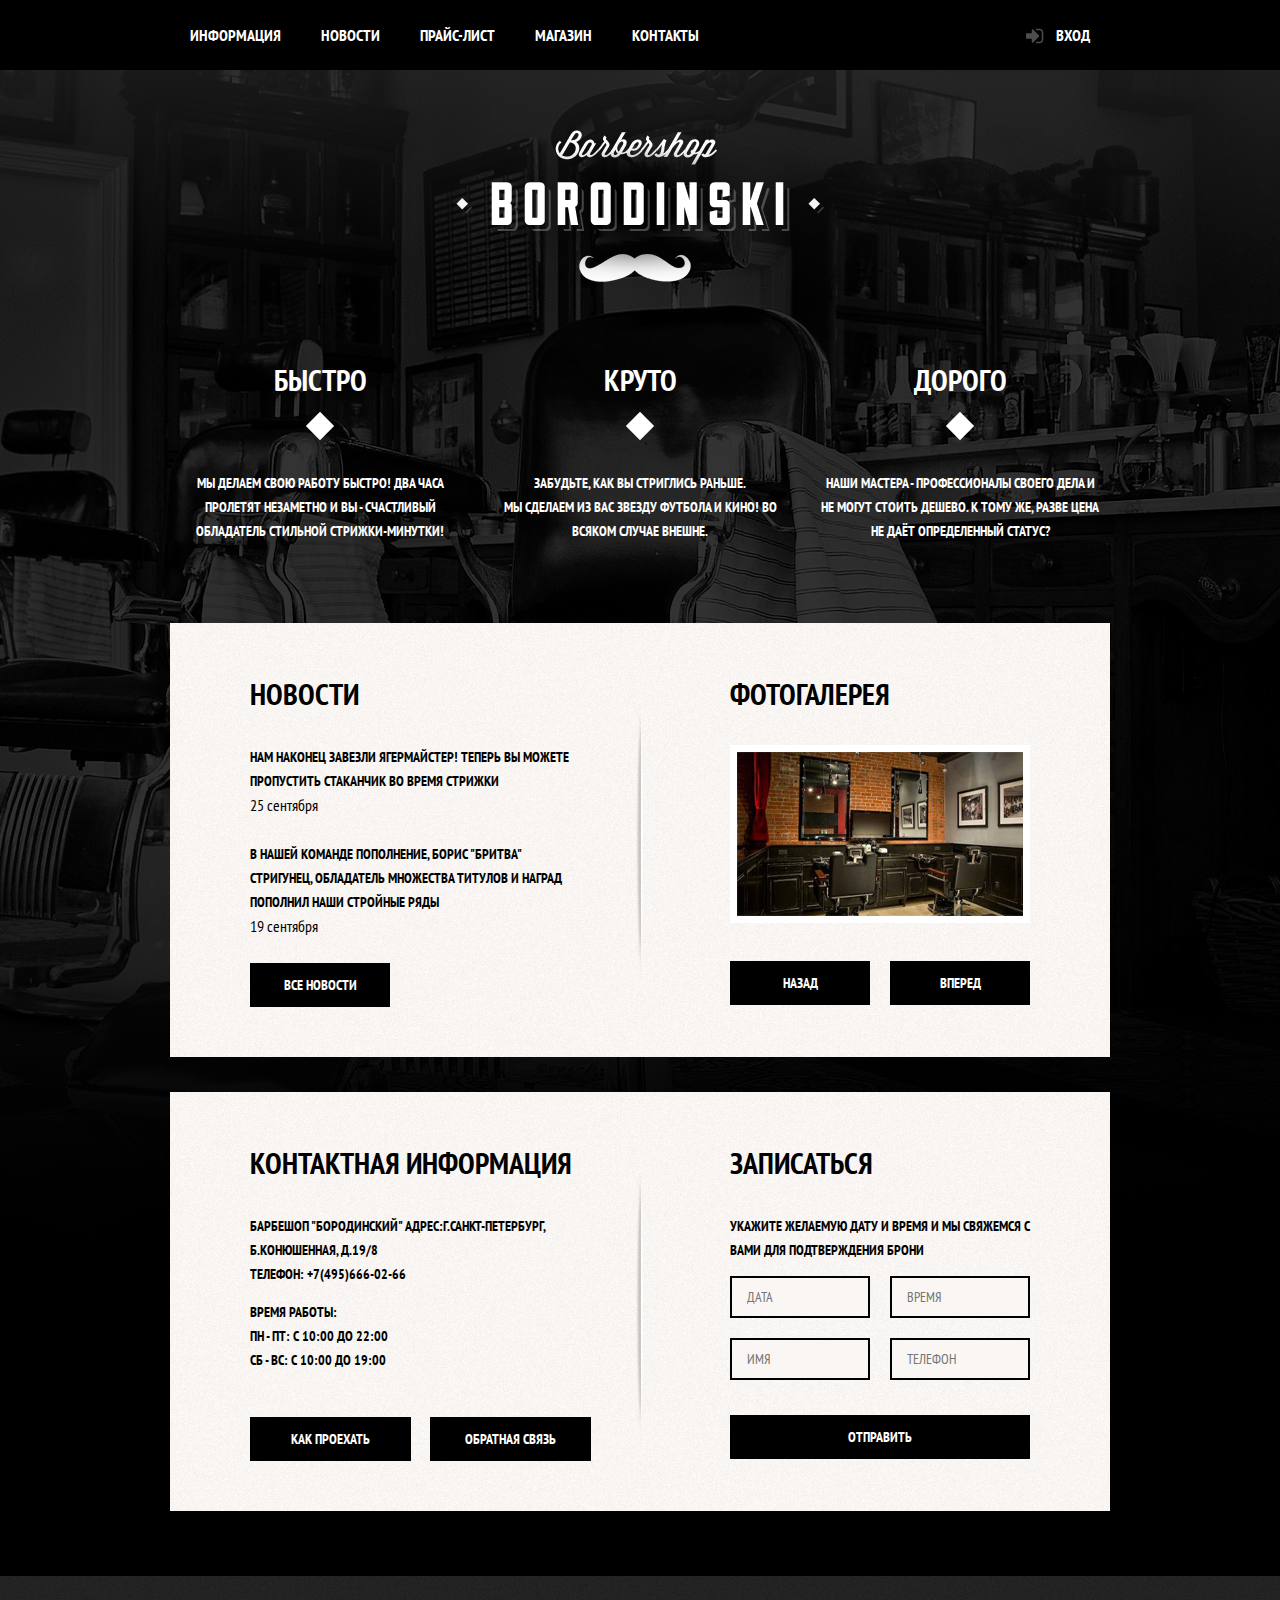
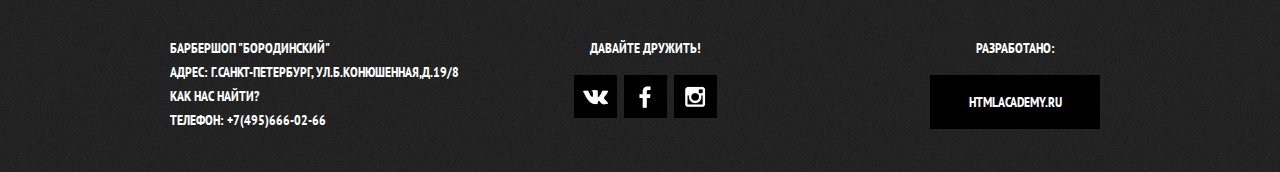
==== barbershop/index.htm @ bbde2c29 "Add files via upload" ====
﻿<!DOCTYPE html>
<html lang="ru">
	<head>
		<meta charset="utf-8">
		<title>Барбершоп</title>
		<link rel="stylesheet" href="https://necolas.github.io/normalize.css/8.0.0/normalize.css">
		<link rel="stylesheet" href="css/style.min.css">
		<link href="https://fonts.googleapis.com/css?family=PT+Sans+Narrow:400,700&amp;subset=cyrillic" rel="stylesheet">
	</head>
	<body>
		<header class="main-header">
			<div class="container">
				<nav class="navigation"> 
					<ul class="main-menu">
						<li><a href="index.htm">Информация</a></li>
						<li><a href="#">Новости</a></li>
						<li><a href="price.htm">Прайс-лист</a></li>
						<li><a href="shop.htm">Магазин</a></li>
						<li><a href="#">Контакты</a></li>
					</ul>
				</nav>
				<div class="user-block">
					<a href="#" class="login">Вход</a>
				</div>	
			</div>
		</header>
		<main class="container">
			<div class="logo">
				<img src="./img/Logo.png" alt="Барбершоп">
			</div>
			<section class="features">
				<div class="item-feature">
					<h2 class="feature-title">Быстро</h2>
					<p>мы делаем свою работу быстро! два часа
					пролетят незаметно и вы - счастливый обладатель 
				стильной стрижки-минутки!</p>
				</div>
				<div class="item-feature">
					<h2 class="feature-title">круто</h2>
					<p>Забудьте, как вы стриглись раньше.<br>
					Мы сделаем из вас звезду футбола и кино!
				Во всяком случае внешне.</p>
				</div>
				<div class="item-feature">
					<h2 class="feature-title">дорого</h2>
					<p>
						Наши мастера - профессионалы своего дела и<br>
						не могут стоить дешево. к тому же, разве цена<br>
						не даёт определенный статус?
					</p>
				</div>		
			</section>
			<div class="content">
				<div class="left-content">
					<h2 class="content-title">Новости</h2>
					<ul class="news">
						<li>
							<p>
								Нам наконец завезли ягермайстер! Теперь вы
								можете пропустить стаканчик во время стрижки
							</p>
							<time datetime="2018-01-18">25 сентября</time>
						</li>
						<li>
							<p>
								В нашей команде пополнение, Борис "бритва"<br>
								Стригунец, обладатель множества титулов и наград
								пополнил наши стройные ряды

							</p>
							<time datetime="2018-01-18">19 сентября</time>
						</li>
					</ul>
					<a href="#" class="btn btn-news">Все новости</a>
				</div>
				<div class="right-content">
					<h2 class="content-title">Фотогалерея</h2>
					<div class="gallery">
						<figure class="gallery-content">
							<img src="img/zal.png" alt="Галерея">
						</figure>
						<button class="btn btn-left">Назад</button>
						<button class="btn btn-right">Вперед</button>
					</div>
				</div>
			</div>
			<div class="content">
				<div class="left-content">
					<h2 class="content-title">Контактная информация</h2>
					<p>барбешоп "бородинский"
					адрес:г.Санкт-Петербург, Б.Конюшенная, д.19/8<br>
				телефон: +7(495)666-02-66</p>
					<p class="text-down">Время работы:<br>
						пн - пт: с 10:00 до 22:00<br>
						сб - вс: с 10:00 до 19:00
					</p>
					<a href="#" class="btn fixed map-link">Как проехать</a>
					<a href="#" class="btn fixed">Обратная связь</a>
				</div>
				<div class="right-content">
					<h2 class="content-title">Записаться</h2>
					<p>укажите желаемую дату и время и мы свяжемся с вами для подтверждения брони</p>
					<form action="#" method="post" class="sign">
						<input type="text" name="date" value="" placeholder="дата">
						<input type="text" name="time" value="" placeholder="время">
						<input type="text" name="name" value="" placeholder="имя">
						<input type="tel" name="phone" value="" placeholder="телефон">
						<button type="submit" class="btn">Отправить</button>
					</form>
				</div>
			</div>
		</main>	
		<footer>
			<div class="container">				
				<div class="footer-contacts">
					<p>
						БАРБЕРШОП "БОРОДИНСКИЙ"<br>
						адрес: г.Санкт-Петербург, 
						ул.Б.Конюшенная,Д.19/8<br>
						Как нас найти?<br>
						телефон: +7(495)666-02-66
					</p>
				</div>
				<div class="footer-social">
					<p>Давайте дружить!</p>
					<a href="#" id="vk"></a> 	
					<a href="#" id="face"></a>
					<a href="#" id="tele"></a>
				</div>
				<div class="footer-copyright">
					<p>Разработано:</p>
					<a href="#" class="btn">htmlacademy.ru</a>
				</div>				
			</div>
		</footer>
		<div class="pop-up">
			<button type="button" class="close">close</button>
			<h2>Личный кабинет</h2>
			<p>Введите свой логин и пароль</p>
			<form action="POST">
				<input type="text" name="login" placeholder="Логин" class="icon-user" required>
				<input type="password" name ="password" class="icon-lock" placeholder="пароль">
				<label class="checker">
					<input type="checkbox" name="remember">
					<span class="indicator"></span>
					Запомните меня	
				</label>
				<a href="#">Я забыл пароль!</a>
				<button class="btn" type="submit">Войти</button>
			</form>	
		</div>
		<div class="modal-map">
			<iframe src="https://www.google.com/maps/embed?pb=!1m14!1m12!1m3!1d1114.8945649858442!2d92.7864004998707!3d56.02232430713724!2m3!1f0!2f0!3f0!3m2!1i1024!2i768!4f13.1!5e0!3m2!1sen!2sru!4v1519658800955" width="766" height="561" frameborder="0" style="border:0" allowfullscreen>
			</iframe>
			<button class="close close-map"></button>	
		</div>
		<div class="overlay">
		</div>
		<script type="text/javascript" src="js/scripts.min.js">
		</script>
	</body>
</html>
---- barbershop/css/style.min.css ----
@-webkit-keyframes test{0%{-webkit-transform:translateY(-2000px);transform:translateY(-2000px)}70%{-webkit-transform:translateY(30px);transform:translateY(30px)}90%,to{-webkit-transform:translateY(0);transform:translateY(0)}}@keyframes test{0%{-webkit-transform:translateY(-2000px);transform:translateY(-2000px)}70%{-webkit-transform:translateY(30px);transform:translateY(30px)}90%,to{-webkit-transform:translateY(0);transform:translateY(0)}}@-webkit-keyframes shake{0%,to{-webkit-transform:translate(0);transform:translate(0)}10%,30%,50%,70%,90%{-webkit-transform:translate(-10px);-ms-transform:translate(-10px);transform:translate(-10px)}20%,40%,60%,80%{-webkit-transform:translate(10px);-ms-transform:translate(10px);transform:translate(10px)}}@keyframes shake{0%,to{-webkit-transform:translate(0);transform:translate(0)}10%,30%,50%,70%,90%{-webkit-transform:translate(-10px);-ms-transform:translate(-10px);transform:translate(-10px)}20%,40%,60%,80%{-webkit-transform:translate(10px);-ms-transform:translate(10px);transform:translate(10px)}}body{min-width:960px;font-family:"PT Sans Narrow","Arial",sans-serif;text-transform:uppercase;font-weight:700;line-height:24px;color:#fff;background:#000 url(../img/tint.png) no-repeat center top;margin:0}img{max-width:100%;height:auto}p{font-size:14px}header{background-color:#000;color:#fff}.main-header{min-height:70px;margin-bottom:60px}.main-header-price{min-height:70px;color:#fff}.bg{background:#fff url(../img/pattern.png)}.color{color:#000}.container{width:940px;padding:0 10px;margin:0 auto}.container::after{content:"";clear:both;display:table}.navigation{float:left;width:780px}.navigation-price{float:left;width:640px}.main-menu a{text-decoration:none;color:#fff;display:block;padding:25px 20px}.main-menu a:hover{background:#242424}.main-menu a:focus{background:#242424}.main-menu li{display:inline-block;font-size:16px;line-height:20px}.main-menu{margin:0;padding:0;list-style:none;font-size:0}.user-block{float:right;position:relative;max-width:140px}.login{display:block;padding:25px 20px 25px 50px;font-size:16px;line-height:20px;color:#fff;text-decoration:none}.login:hover{background-color:#242424}.login::before{content:"";position:absolute;width:18px;height:16px;top:28px;left:20px;background-color:red;background:url(../img/sprite.png) 0 -37px;opacity:.3}.login:hover::before{opacity:1}.logo{width:368px;height:204px;margin:0 auto 25px}.features{margin-bottom:80px}.features::after{content:"";clear:both;display:table}.item-feature{float:left;width:300px;position:relative;margin-right:20px}.feature-title{position:relative;text-align:center;font-size:30px;line-height:42px;margin-bottom:35px;margin-top:0;padding-bottom:35px}.feature-title::after{content:"";position:absolute;bottom:0;left:50%;width:20px;height:20px;-webkit-transform:rotate(45deg);-ms-transform:rotate(45deg);transform:rotate(45deg);margin-left:-10px;background-color:#fff}.item-feature p{text-align:center;font-size:14px;line-height:24px;margin-bottom:0}.text-down{margin-bottom:45px}.item-feature:last-child{margin-right:0}.content{padding:50px 80px;margin-bottom:35px;background:url(../img/border.png) no-repeat center,#f9f6f3 url(../img/pattern.png);color:#000}.content-title{margin:0 0 30px;font-size:30px;line-height:42px}.news li{margin-bottom:25px}.news time{text-transform:none;font-weight:400}.content-title p{margin:0 0 25px}.news{list-style:none;margin:0;padding:0 35px 0 0}.news p{margin-bottom:0}.btn{color:#fff;background:#000;cursor:pointer;border:0;outline:0;font-weight:700;font-size:14px;line-height:24px;font-family:"PT Sans Narrow","Arial",sans-serif;text-transform:uppercase;text-decoration:none;display:inline-block;padding:10px 33px;vertical-align:top;text-align:center;margin-right:16px}.btn:active,.btn:hover{background-color:#663d15}.btn:disabled{cursor:default;opacity:.5}.content:last-child{margin-bottom:0}.content::after{content:"";clear:both;display:table}.left-content{float:left;width:380px}.right-content{float:right;width:300px}.gallery{position:relative;height:260px}.gallery-content{height:164px;margin:0;border:7px solid #fff}.btn-news{width:140px;-webkit-box-sizing:border-box;box-sizing:border-box}.btn-left,.btn-right{position:absolute;bottom:0;width:140px}.btn-left{left:0}.btn-right{margin-right:0;right:0}.sign input{background-color:#f9f6f3;border:2px solid #000;outline:0;float:left;margin-bottom:20px;margin-right:20px;font-size:14px;line-height:24px;font-family:"PT Sans Narrow","Arial",sans-serif;color:#000;text-transform:uppercase;width:106px;padding:7px 15px}.sign input:nth-child(2n){margin-right:0}.sign input:nth-child(3),.sign input:nth-child(4){margin-bottom:35px}.sign button{width:100%;clear:both}.fixed{width:25%}.footer-contacts{float:left;width:320px;margin-right:80px;font-size:14px;line-height:24px;color:#fff;padding-top:60px;padding-bottom:40px;-webkit-box-sizing:border-box;box-sizing:border-box}a{padding:0}.footer-social{float:left;width:150px;margin-right:210px;padding:60px 0 40px;color:#fff;text-align:center}footer{margin-top:65px;background:#252525 url(../img/footer.png);color:#fff}.footer-copyright,.footer-social a{-webkit-box-sizing:border-box;box-sizing:border-box}.footer-copyright{color:#fff;float:left;max-width:180px;padding-top:60px;padding-bottom:40px}.footer-copyright p{margin:0 0 15px;text-align:center}.footer-copyright .btn{margin-right:0;width:140px;text-align:center;padding:15px}footer p{margin:0}.footer-social p{margin-bottom:15px}.footer-social a{display:inline-block;width:43px;height:43px;margin:0 2px}#vk{background:#000 url(../img/v.png) no-repeat center center}#face{background:#000 url(../img/f.png) no-repeat center center}#tele{background:#000 url(../img/tg.png) no-repeat center center}.top-part{margin-top:55px;margin-bottom:60px}.top-part h1{margin:0;font-size:30px;line-height:42px}.breadcrumbs-shop{position:relative;margin-top:25px}.leg-title{font-size:24px;line-height:36px;margin-bottom:30px}fieldset label:last-child{margin-bottom:45px}.check-block{padding:0;border:0}.check-block input{display:none}.check-block label,.general{display:block;position:relative;padding-left:45px;margin-bottom:18px}.check-block label{font-size:14px;line-height:20px}.radio-block{padding:0;border:0;line-height:20px}.general{cursor:pointer;-webkit-user-select:none;-moz-user-select:none;-ms-user-select:none;user-select:none}.general input{position:absolute;opacity:0;cursor:pointer}.checkmark{position:absolute;top:0;left:0;height:16px;width:16px;background-color:#fff;border-radius:50%;border:2px solid #000}.general input:checked~.checkmark{background-color:#fff}.checkmark:after{content:"";position:absolute;display:none}.general input:checked~.checkmark:after{display:block}.general .checkmark:after{top:4px;left:4px;width:8px;height:8px;border-radius:50%;background:#000}.check-block input[type=checkbox]+.indicator{position:absolute;left:0;cursor:pointer;top:0;width:17px;height:17px;border:2px solid #000}.check-block input[type=checkbox]:checked+.indicator::after,.check-block input[type=checkbox]:checked+.indicator::before{content:"";position:absolute;top:8px;left:1px;width:15px;height:2px;background-color:#000}.check-block input[type=checkbox]:checked+.indicator::before{-webkit-transform:rotate(45deg);-ms-transform:rotate(45deg);transform:rotate(45deg)}.check-block input[type=checkbox]:checked+.indicator::after{-webkit-transform:rotate(-45deg);-ms-transform:rotate(-45deg);transform:rotate(-45deg)}.breadcrumbs-price a,.breadcrumbs-shop a{display:inline-block;text-decoration:none;color:#000;font-size:14px;margin-right:38px}.breadcrumbs-shop::after,.breadcrumbs-shop::before{content:"";position:absolute;width:8px;height:8px;top:9px;left:65px;-webkit-transform:rotate(45deg);-ms-transform:rotate(45deg);transform:rotate(45deg);background-color:#000}.breadcrumbs-shop::after{left:155px}.left-side{float:left;width:220px;margin-right:20px}.right-side{float:left;width:690px}.main-part::after,.right-side::after{content:"";display:table;clear:both}.shop-item{float:left;-webkit-box-sizing:border-box;box-sizing:border-box;width:215px;-webkit-box-shadow:1px 2px 24px -5px rgba(0,0,0,.75);box-shadow:1px 2px 24px -5px rgba(0,0,0,.75);margin-right:20px;margin-bottom:20px;background-color:#fff}.shop-item:nth-child(3n){margin-right:0}.item-text{text-transform:none;line-height:18px;font-size:14px;padding:0 40px 0 0;text-align:left;margin:5px 0 15px 10px}.item-btn{color:#000;background:#e5e5e5;cursor:pointer;border:0;outline:0;font-weight:700;font-size:14px;line-height:24px;font-family:"PT Sans Narrow","Arial",sans-serif;text-transform:uppercase;text-decoration:none;display:inline-block;padding:10px 25px;vertical-align:top;text-align:center;margin-left:10px;margin-bottom:15px;margin-right:-4px}.btn-price{padding:10px 20px}.paginator{float:left;width:680px;margin-top:40px;min-height:30px}.btn-page{padding:10px 20px;margin-right:5px}.chose{background-color:#fff;color:#000}.def-page,.image-logo{width:140px;min-height:70px}.image-logo{position:relative;float:left;margin-right:20px;background:url(../img/Logo-menu.png) no-repeat center center}.def-page{display:block}.image-logo::after{content:"";clear:both;display:table}.content-price,.pop-up label{color:#000}.top-price{margin-top:55px}.top-price h1{font-size:30px;line-height:42px;margin:0 0 25px}.breadcrumbs-price{margin-bottom:55px;position:relative}.breadcrumbs-price::after,.service-item li::before{content:"";position:absolute;width:8px;height:8px;top:9px;left:65px;-webkit-transform:rotate(45deg);-ms-transform:rotate(45deg);transform:rotate(45deg);background-color:#000}.breadcrumbs-price a:hover{text-decoration:underline}.top-price h2{margin:0;font-size:48px;line-height:1.2;text-align:center}.top-price{margin-bottom:60px}.pt-2::after,.service::after{content:"";display:table;clear:both}.service-item{float:left;width:460px;min-height:100px;-webkit-box-sizing:border-box;box-sizing:border-box;margin-bottom:50px}.service b{clear:both;display:block;width:800px;font-size:24px;text-transform:uppercase;margin-bottom:35px}.service-item p{font-size:14px;line-height:24px;text-align:left;padding-right:65px}.service-item ul{margin:0;padding:0}.service-item li{position:relative;font-size:14px;text-transform:uppercase;line-height:34px;list-style:none;padding-left:20px}.service-item li::before{left:2px;top:13px}.service-item table{border:2px solid #000;border-collapse:collapse}.service-item td,.service-item th,th{border:2px solid #000;width:50%;height:40px;text-align:center;-webkit-box-sizing:border-box;box-sizing:border-box}.service-item th{width:230px;text-align:left;padding-left:16px}.service-item:nth-child(1),.service-item:nth-child(4){margin-right:18px}.shop-footer{margin-top:0}.pop-up{display:none;position:absolute;top:0;left:50%;width:460px;padding:50px 80px;margin-left:-230px;-webkit-box-sizing:border-box;box-sizing:border-box;background-color:#f9f6f3;-webkit-box-shadow:2px 2px 13px 2px rgba(0,0,0,.75);box-shadow:2px 2px 13px 2px rgba(0,0,0,.75);-webkit-transform:translate(0);-ms-transform:translate(0);transform:translate(0)}.show-modal{display:block;-webkit-animation:test 1s;animation:test 1s}.modal-error{-webkit-animation:shake .6s;animation:shake .6s}.close{position:absolute;outline:0;border:0;background-color:transparent;font-size:0;cursor:pointer;width:22px;height:22px;top:0;right:-30px;color:#000}.close::after,.close::before{content:"";position:absolute;width:19px;height:3px;right:2px;top:10px;background-color:#d0d0d0;border-radius:1px}.close::before{-webkit-transform:rotate(45deg);-ms-transform:rotate(45deg);transform:rotate(45deg)}.close::after{-webkit-transform:rotate(-45deg);-ms-transform:rotate(-45deg);transform:rotate(-45deg)}.close-map::after,.close-map::before{content:"";position:absolute;width:19px;height:3px;right:2px;top:0}.pop-up h2,.pop-up p{color:#000;margin:0 0 15px}.pop-up h2{padding:0;font-size:30px;line-height:32px}.pop-up p{font-size:14px;line-height:24px}.pop-up input[type=password],.pop-up input[type=text]{width:300px;-webkit-box-sizing:border-box;box-sizing:border-box;margin:0 0 10px;padding:10px 40px 10px 20px;background-color:#f9f6f3;font-size:14px;line-height:24px;font-weight:700;color:#000;font-family:"PT Sans Narrow","Arial",sans-serif;outline:0;border:2px solid #000}.pop-up input:focus{border-color:#663d15}.pop-up input[type=checkbox]{display:none}.icon-user{background:url(../img/user-icon.png) no-repeat 95%}.icon-lock{background:url(../img/lock.png) no-repeat 95%}.pop-up a{display:block;float:right;color:#000;margin-bottom:20px}.checker{position:relative;height:30px;padding-left:30px;cursor:pointer}.checker input[type=checkbox]+.indicator{position:absolute;left:0;top:-3px;width:17px;height:17px;border:2px solid #000}.checker input[type=checkbox]:checked+.indicator::after,.checker input[type=checkbox]:checked+.indicator::before{content:"";position:absolute;top:8px;left:1px;width:15px;height:2px;background-color:#000}.checker input[type=checkbox]:checked+.indicator::before{-webkit-transform:rotate(45deg);-ms-transform:rotate(45deg);transform:rotate(45deg)}.checker input[type=checkbox]:checked+.indicator::after{-webkit-transform:rotate(-45deg);-ms-transform:rotate(-45deg);transform:rotate(-45deg)}.modal-map{display:none;position:fixed;top:50%;left:50%;z-index:30;width:766px;height:561px;margin-left:-383px;margin-top:-280px;background:#e9e5dc url(../img/map.png);border:7px solid #fff;-webkit-box-shadow:0 30px 50px rgba(0,0,0,.7);box-shadow:0 30px 50px rgba(0,0,0,.7)}.map-show{display:block}.overlay{display:none;position:fixed;top:0;left:0;z-index:10;width:100%;height:100%;background:rgba(0,0,0,.5)}.overlay-show{display:block}
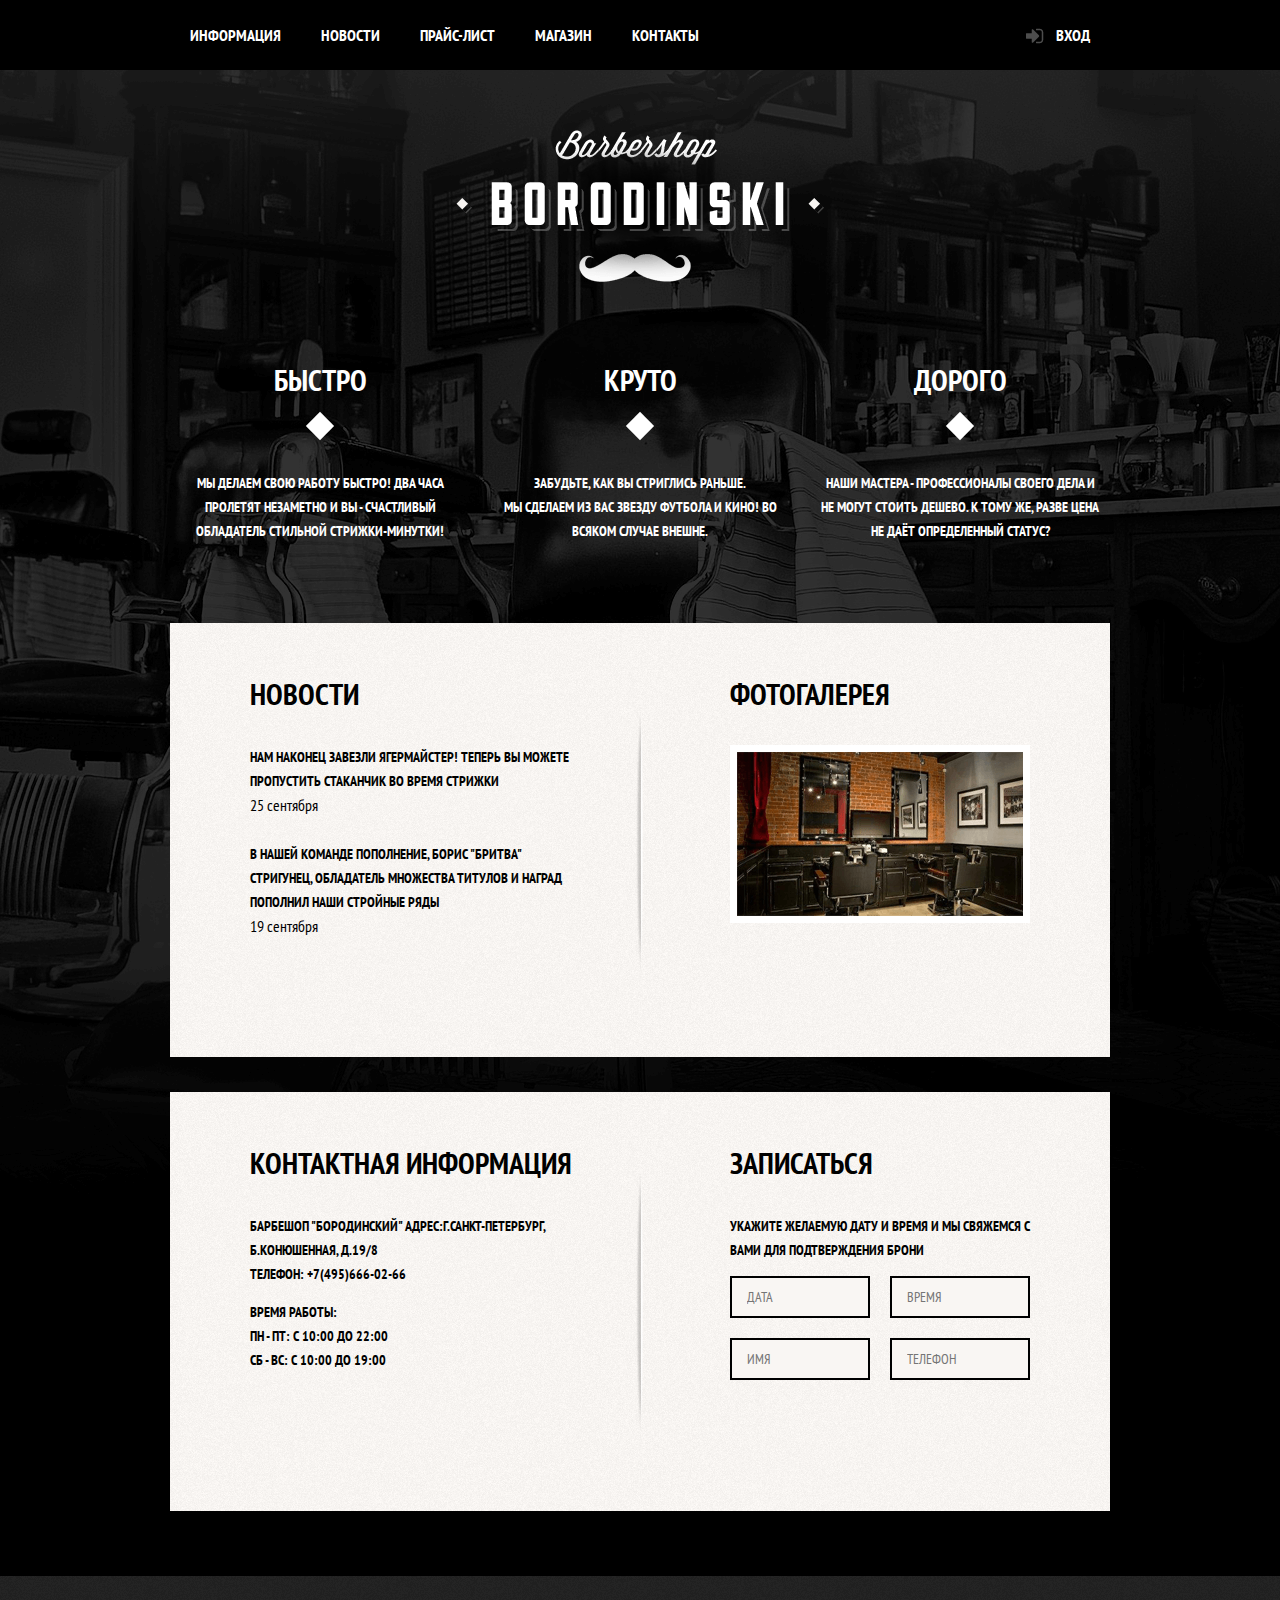
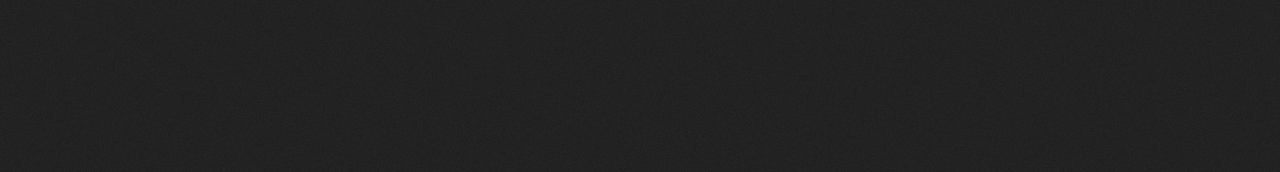
==== commit 87d4dfd8: "updated template" ====
--- a/barbershop/index.htm
+++ b/barbershop/index.htm
@@ -6,6 +6,8 @@
 		<link rel="stylesheet" href="https://necolas.github.io/normalize.css/8.0.0/normalize.css">
 		<link rel="stylesheet" href="css/style.min.css">
 		<link href="https://fonts.googleapis.com/css?family=PT+Sans+Narrow:400,700&amp;subset=cyrillic" rel="stylesheet">
+		<link href="https://unpkg.com/aos@2.3.1/dist/aos.css" rel="stylesheet">
+		<link rel="stylesheet" href="css/animate.min.css">
 	</head>
 	<body>
 		<header class="main-header">
@@ -25,23 +27,23 @@
 			</div>
 		</header>
 		<main class="container">
-			<div class="logo">
+			<div class="logo fadeIn animated slower">
 				<img src="./img/Logo.png" alt="Барбершоп">
 			</div>
 			<section class="features">
-				<div class="item-feature">
+				<div class="item-feature animated bounce">
 					<h2 class="feature-title">Быстро</h2>
 					<p>мы делаем свою работу быстро! два часа
 					пролетят незаметно и вы - счастливый обладатель 
 				стильной стрижки-минутки!</p>
 				</div>
-				<div class="item-feature">
-					<h2 class="feature-title">круто</h2>
+				<div class="item-feature animated bounce">
+					<h2  class="feature-title ">круто</h2>
 					<p>Забудьте, как вы стриглись раньше.<br>
 					Мы сделаем из вас звезду футбола и кино!
 				Во всяком случае внешне.</p>
 				</div>
-				<div class="item-feature">
+				<div class="item-feature animated bounce">
 					<h2 class="feature-title">дорого</h2>
 					<p>
 						Наши мастера - профессионалы своего дела и<br>
@@ -52,7 +54,7 @@
 			</section>
 			<div class="content">
 				<div class="left-content">
-					<h2 class="content-title">Новости</h2>
+					<h2  class="content-title">Новости</h2>
 					<ul class="news">
 						<li>
 							<p>
@@ -71,7 +73,7 @@
 							<time datetime="2018-01-18">19 сентября</time>
 						</li>
 					</ul>
-					<a href="#" class="btn btn-news">Все новости</a>
+					<a href="#" data-aos="zoom-in" data-aos-offset="-100" class="btn btn-news">Все новости</a>
 				</div>
 				<div class="right-content">
 					<h2 class="content-title">Фотогалерея</h2>
@@ -79,8 +81,8 @@
 						<figure class="gallery-content">
 							<img src="img/zal.png" alt="Галерея">
 						</figure>
-						<button class="btn btn-left">Назад</button>
-						<button class="btn btn-right">Вперед</button>
+						<button data-aos="zoom-in" data-aos-offset="-100" class="btn btn-left">Назад</button>
+						<button data-aos="zoom-in" data-aos-offset="-100" class="btn btn-right">Вперед</button>
 					</div>
 				</div>
 			</div>
@@ -94,8 +96,8 @@
 						пн - пт: с 10:00 до 22:00<br>
 						сб - вс: с 10:00 до 19:00
 					</p>
-					<a href="#" class="btn fixed map-link">Как проехать</a>
-					<a href="#" class="btn fixed">Обратная связь</a>
+					<a href="#" data-aos="zoom-in" data-aos-offset="-100" class="btn fixed map-link">Как проехать</a>
+					<a href="#" data-aos="zoom-in" data-aos-offset="-100" class="btn fixed">Обратная связь</a>
 				</div>
 				<div class="right-content">
 					<h2 class="content-title">Записаться</h2>
@@ -105,14 +107,14 @@
 						<input type="text" name="time" value="" placeholder="время">
 						<input type="text" name="name" value="" placeholder="имя">
 						<input type="tel" name="phone" value="" placeholder="телефон">
-						<button type="submit" class="btn">Отправить</button>
+						<button type="submit" data-aos="zoom-in"  data-aos-offset="-100" class="btn">Отправить</button>
 					</form>
 				</div>
 			</div>
 		</main>	
 		<footer>
 			<div class="container">				
-				<div class="footer-contacts">
+				<div class="footer-contacts" data-aos="zoom-in" data-aos-offset="-120">
 					<p>
 						БАРБЕРШОП "БОРОДИНСКИЙ"<br>
 						адрес: г.Санкт-Петербург, 
@@ -121,13 +123,13 @@
 						телефон: +7(495)666-02-66
 					</p>
 				</div>
-				<div class="footer-social">
+				<div class="footer-social " data-aos="zoom-in" data-aos-offset="-120">
 					<p>Давайте дружить!</p>
 					<a href="#" id="vk"></a> 	
 					<a href="#" id="face"></a>
 					<a href="#" id="tele"></a>
 				</div>
-				<div class="footer-copyright">
+				<div class="footer-copyright" data-aos="zoom-in" data-aos-offset="-120">
 					<p>Разработано:</p>
 					<a href="#" class="btn">htmlacademy.ru</a>
 				</div>				
@@ -156,7 +158,12 @@
 		</div>
 		<div class="overlay">
 		</div>
-		<script type="text/javascript" src="js/scripts.min.js">
+		<script type="text/javascript" src="js/scripts.min.js"></script>
+		<script src="js/aos.js"></script>
+		<script>
+			 AOS.init({
+				once: true
+			 });
 		</script>
 	</body>
 </html>
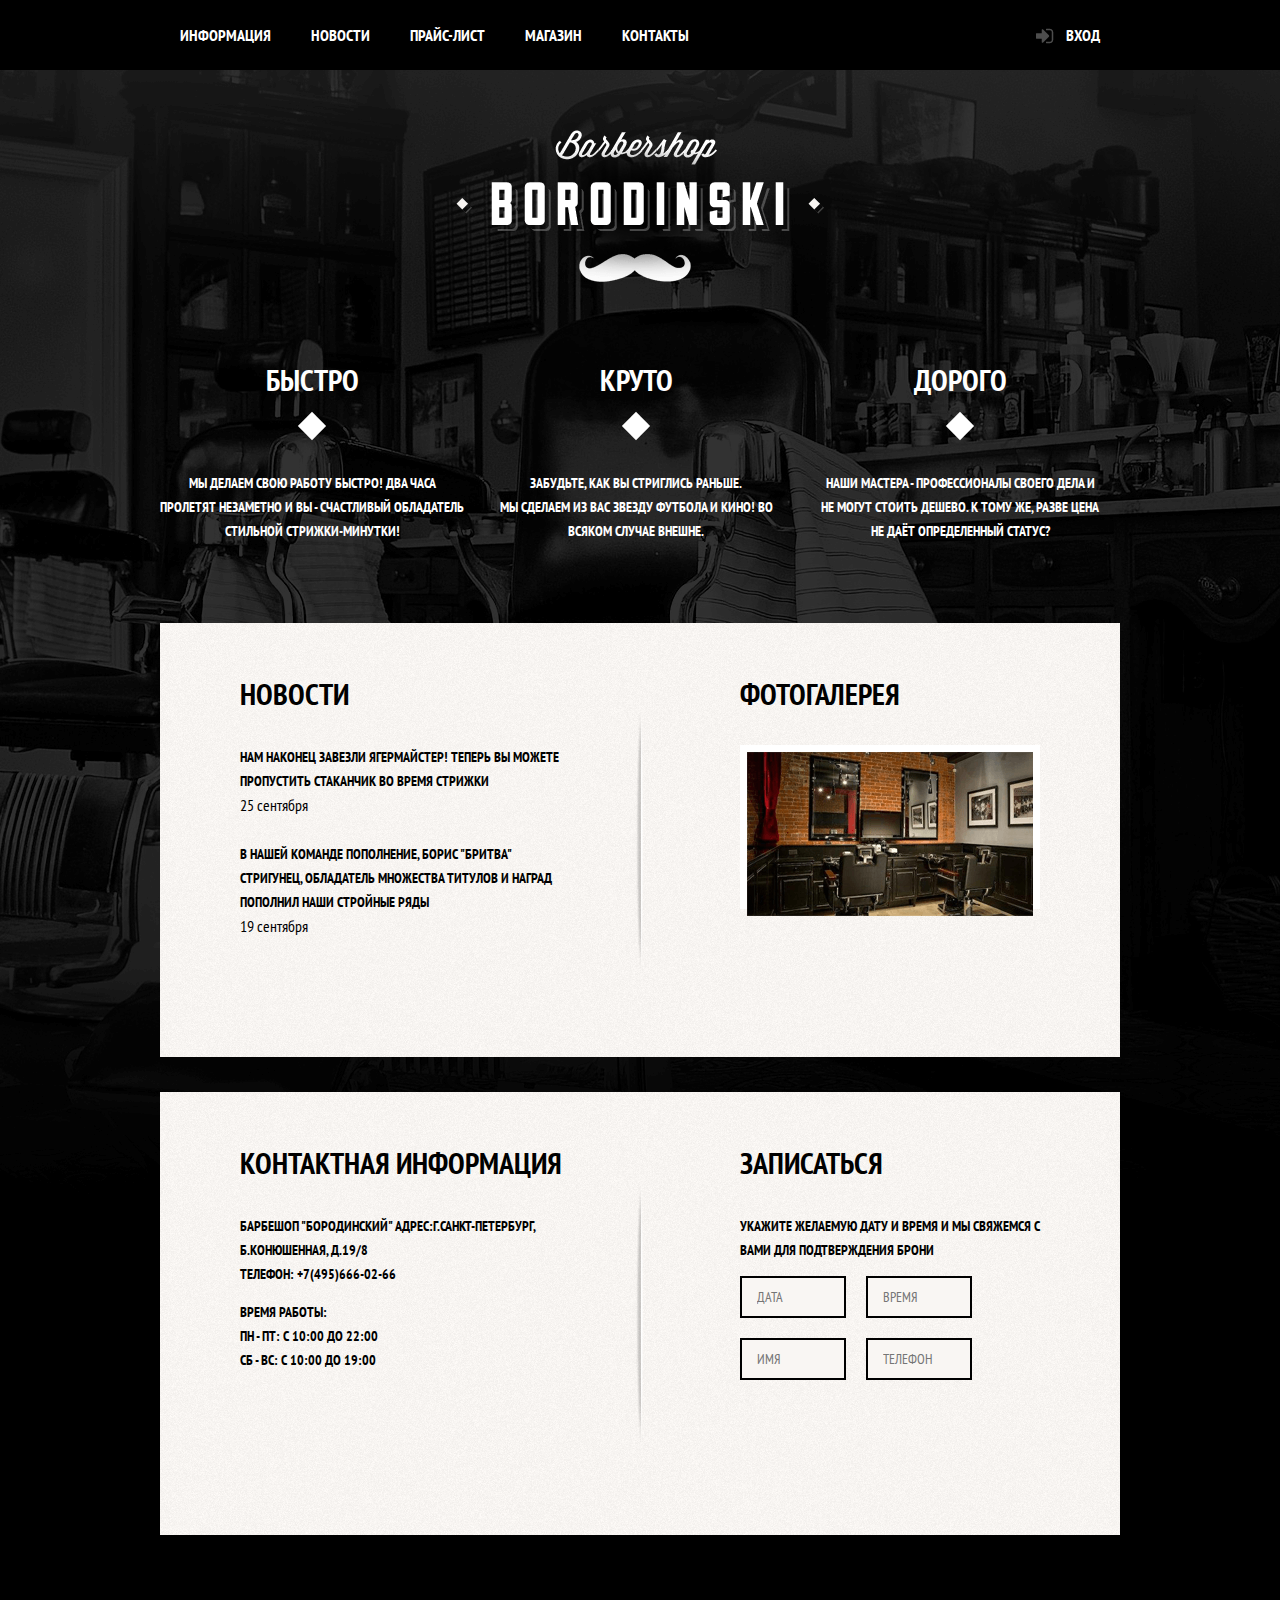
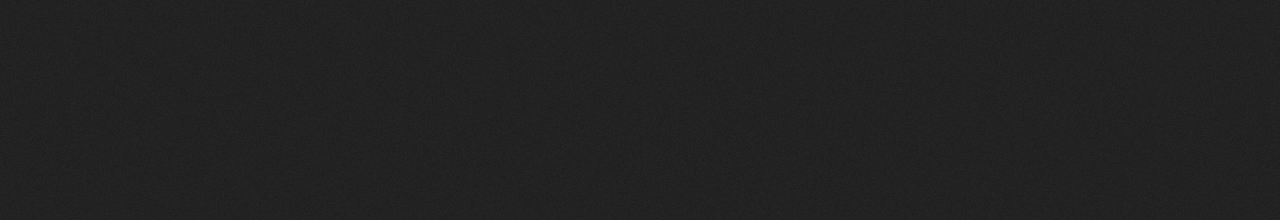
==== commit 3b70e4b3: "added adaptive" ====
--- a/barbershop/index.htm
+++ b/barbershop/index.htm
@@ -2,6 +2,7 @@
 <html lang="ru">
 	<head>
 		<meta charset="utf-8">
+		<meta name="viewport" content="width=device-width, initial-scale=1.0">
 		<title>Барбершоп</title>
 		<link rel="stylesheet" href="https://necolas.github.io/normalize.css/8.0.0/normalize.css">
 		<link rel="stylesheet" href="css/style.min.css">
@@ -12,8 +13,10 @@
 	<body>
 		<header class="main-header">
 			<div class="container">
-				<nav class="navigation"> 
-					<ul class="main-menu">
+				<span style="font-size:30px;cursor:pointer" class="burger" onclick="openNav()">&#9776;</span>
+				<nav class="navigation overlay-menu"> 
+					<a href="javascript:void(0)" class="closebtn" onclick="closeNav()">&#10006;</a>
+					<ul class="main-menu overlay-content">
 						<li><a href="index.htm">Информация</a></li>
 						<li><a href="#">Новости</a></li>
 						<li><a href="price.htm">Прайс-лист</a></li>
@@ -165,5 +168,16 @@
 				once: true
 			 });
 		</script>
+		<script>
+			function openNav() {
+				document.querySelector(".overlay-menu").classList.remove("collapse-menu");
+				document.querySelector(".overlay-menu").classList.add("full-menu");
+			}
+			
+			function closeNav() {
+				document.querySelector(".overlay-menu").classList.remove("full-menu");	
+				document.querySelector(".overlay-menu").classList.add("collapse-menu");
+			}
+		</script>
 	</body>
 </html>
--- a/barbershop/css/style.min.css
+++ b/barbershop/css/style.min.css
@@ -1 +1 @@
-@-webkit-keyframes test{0%{-webkit-transform:translateY(-2000px);transform:translateY(-2000px)}70%{-webkit-transform:translateY(30px);transform:translateY(30px)}90%,to{-webkit-transform:translateY(0);transform:translateY(0)}}@keyframes test{0%{-webkit-transform:translateY(-2000px);transform:translateY(-2000px)}70%{-webkit-transform:translateY(30px);transform:translateY(30px)}90%,to{-webkit-transform:translateY(0);transform:translateY(0)}}@-webkit-keyframes shake{0%,to{-webkit-transform:translate(0);transform:translate(0)}10%,30%,50%,70%,90%{-webkit-transform:translate(-10px);-ms-transform:translate(-10px);transform:translate(-10px)}20%,40%,60%,80%{-webkit-transform:translate(10px);-ms-transform:translate(10px);transform:translate(10px)}}@keyframes shake{0%,to{-webkit-transform:translate(0);transform:translate(0)}10%,30%,50%,70%,90%{-webkit-transform:translate(-10px);-ms-transform:translate(-10px);transform:translate(-10px)}20%,40%,60%,80%{-webkit-transform:translate(10px);-ms-transform:translate(10px);transform:translate(10px)}}body{min-width:960px;font-family:"PT Sans Narrow","Arial",sans-serif;text-transform:uppercase;font-weight:700;line-height:24px;color:#fff;background:#000 url(../img/tint.png) no-repeat center top;margin:0}img{max-width:100%;height:auto}p{font-size:14px}header{background-color:#000;color:#fff}.main-header{min-height:70px;margin-bottom:60px}.main-header-price{min-height:70px;color:#fff}.bg{background:#fff url(../img/pattern.png)}.color{color:#000}.container{width:940px;padding:0 10px;margin:0 auto}.container::after{content:"";clear:both;display:table}.navigation{float:left;width:780px}.navigation-price{float:left;width:640px}.main-menu a{text-decoration:none;color:#fff;display:block;padding:25px 20px}.main-menu a:hover{background:#242424}.main-menu a:focus{background:#242424}.main-menu li{display:inline-block;font-size:16px;line-height:20px}.main-menu{margin:0;padding:0;list-style:none;font-size:0}.user-block{float:right;position:relative;max-width:140px}.login{display:block;padding:25px 20px 25px 50px;font-size:16px;line-height:20px;color:#fff;text-decoration:none}.login:hover{background-color:#242424}.login::before{content:"";position:absolute;width:18px;height:16px;top:28px;left:20px;background-color:red;background:url(../img/sprite.png) 0 -37px;opacity:.3}.login:hover::before{opacity:1}.logo{width:368px;height:204px;margin:0 auto 25px}.features{margin-bottom:80px}.features::after{content:"";clear:both;display:table}.item-feature{float:left;width:300px;position:relative;margin-right:20px}.feature-title{position:relative;text-align:center;font-size:30px;line-height:42px;margin-bottom:35px;margin-top:0;padding-bottom:35px}.feature-title::after{content:"";position:absolute;bottom:0;left:50%;width:20px;height:20px;-webkit-transform:rotate(45deg);-ms-transform:rotate(45deg);transform:rotate(45deg);margin-left:-10px;background-color:#fff}.item-feature p{text-align:center;font-size:14px;line-height:24px;margin-bottom:0}.text-down{margin-bottom:45px}.item-feature:last-child{margin-right:0}.content{padding:50px 80px;margin-bottom:35px;background:url(../img/border.png) no-repeat center,#f9f6f3 url(../img/pattern.png);color:#000}.content-title{margin:0 0 30px;font-size:30px;line-height:42px}.news li{margin-bottom:25px}.news time{text-transform:none;font-weight:400}.content-title p{margin:0 0 25px}.news{list-style:none;margin:0;padding:0 35px 0 0}.news p{margin-bottom:0}.btn{color:#fff;background:#000;cursor:pointer;border:0;outline:0;font-weight:700;font-size:14px;line-height:24px;font-family:"PT Sans Narrow","Arial",sans-serif;text-transform:uppercase;text-decoration:none;display:inline-block;padding:10px 33px;vertical-align:top;text-align:center;margin-right:16px}.btn:active,.btn:hover{background-color:#663d15}.btn:disabled{cursor:default;opacity:.5}.content:last-child{margin-bottom:0}.content::after{content:"";clear:both;display:table}.left-content{float:left;width:380px}.right-content{float:right;width:300px}.gallery{position:relative;height:260px}.gallery-content{height:164px;margin:0;border:7px solid #fff}.btn-news{width:140px;-webkit-box-sizing:border-box;box-sizing:border-box}.btn-left,.btn-right{position:absolute;bottom:0;width:140px}.btn-left{left:0}.btn-right{margin-right:0;right:0}.sign input{background-color:#f9f6f3;border:2px solid #000;outline:0;float:left;margin-bottom:20px;margin-right:20px;font-size:14px;line-height:24px;font-family:"PT Sans Narrow","Arial",sans-serif;color:#000;text-transform:uppercase;width:106px;padding:7px 15px}.sign input:nth-child(2n){margin-right:0}.sign input:nth-child(3),.sign input:nth-child(4){margin-bottom:35px}.sign button{width:100%;clear:both}.fixed{width:25%}.footer-contacts{float:left;width:320px;margin-right:80px;font-size:14px;line-height:24px;color:#fff;padding-top:60px;padding-bottom:40px;-webkit-box-sizing:border-box;box-sizing:border-box}a{padding:0}.footer-social{float:left;width:150px;margin-right:210px;padding:60px 0 40px;color:#fff;text-align:center}footer{margin-top:65px;background:#252525 url(../img/footer.png);color:#fff}.footer-copyright,.footer-social a{-webkit-box-sizing:border-box;box-sizing:border-box}.footer-copyright{color:#fff;float:left;max-width:180px;padding-top:60px;padding-bottom:40px}.footer-copyright p{margin:0 0 15px;text-align:center}.footer-copyright .btn{margin-right:0;width:140px;text-align:center;padding:15px}footer p{margin:0}.footer-social p{margin-bottom:15px}.footer-social a{display:inline-block;width:43px;height:43px;margin:0 2px}#vk{background:#000 url(../img/v.png) no-repeat center center}#face{background:#000 url(../img/f.png) no-repeat center center}#tele{background:#000 url(../img/tg.png) no-repeat center center}.top-part{margin-top:55px;margin-bottom:60px}.top-part h1{margin:0;font-size:30px;line-height:42px}.breadcrumbs-shop{position:relative;margin-top:25px}.leg-title{font-size:24px;line-height:36px;margin-bottom:30px}fieldset label:last-child{margin-bottom:45px}.check-block{padding:0;border:0}.check-block input{display:none}.check-block label,.general{display:block;position:relative;padding-left:45px;margin-bottom:18px}.check-block label{font-size:14px;line-height:20px}.radio-block{padding:0;border:0;line-height:20px}.general{cursor:pointer;-webkit-user-select:none;-moz-user-select:none;-ms-user-select:none;user-select:none}.general input{position:absolute;opacity:0;cursor:pointer}.checkmark{position:absolute;top:0;left:0;height:16px;width:16px;background-color:#fff;border-radius:50%;border:2px solid #000}.general input:checked~.checkmark{background-color:#fff}.checkmark:after{content:"";position:absolute;display:none}.general input:checked~.checkmark:after{display:block}.general .checkmark:after{top:4px;left:4px;width:8px;height:8px;border-radius:50%;background:#000}.check-block input[type=checkbox]+.indicator{position:absolute;left:0;cursor:pointer;top:0;width:17px;height:17px;border:2px solid #000}.check-block input[type=checkbox]:checked+.indicator::after,.check-block input[type=checkbox]:checked+.indicator::before{content:"";position:absolute;top:8px;left:1px;width:15px;height:2px;background-color:#000}.check-block input[type=checkbox]:checked+.indicator::before{-webkit-transform:rotate(45deg);-ms-transform:rotate(45deg);transform:rotate(45deg)}.check-block input[type=checkbox]:checked+.indicator::after{-webkit-transform:rotate(-45deg);-ms-transform:rotate(-45deg);transform:rotate(-45deg)}.breadcrumbs-price a,.breadcrumbs-shop a{display:inline-block;text-decoration:none;color:#000;font-size:14px;margin-right:38px}.breadcrumbs-shop::after,.breadcrumbs-shop::before{content:"";position:absolute;width:8px;height:8px;top:9px;left:65px;-webkit-transform:rotate(45deg);-ms-transform:rotate(45deg);transform:rotate(45deg);background-color:#000}.breadcrumbs-shop::after{left:155px}.left-side{float:left;width:220px;margin-right:20px}.right-side{float:left;width:690px}.main-part::after,.right-side::after{content:"";display:table;clear:both}.shop-item{float:left;-webkit-box-sizing:border-box;box-sizing:border-box;width:215px;-webkit-box-shadow:1px 2px 24px -5px rgba(0,0,0,.75);box-shadow:1px 2px 24px -5px rgba(0,0,0,.75);margin-right:20px;margin-bottom:20px;background-color:#fff}.shop-item:nth-child(3n){margin-right:0}.item-text{text-transform:none;line-height:18px;font-size:14px;padding:0 40px 0 0;text-align:left;margin:5px 0 15px 10px}.item-btn{color:#000;background:#e5e5e5;cursor:pointer;border:0;outline:0;font-weight:700;font-size:14px;line-height:24px;font-family:"PT Sans Narrow","Arial",sans-serif;text-transform:uppercase;text-decoration:none;display:inline-block;padding:10px 25px;vertical-align:top;text-align:center;margin-left:10px;margin-bottom:15px;margin-right:-4px}.btn-price{padding:10px 20px}.paginator{float:left;width:680px;margin-top:40px;min-height:30px}.btn-page{padding:10px 20px;margin-right:5px}.chose{background-color:#fff;color:#000}.def-page,.image-logo{width:140px;min-height:70px}.image-logo{position:relative;float:left;margin-right:20px;background:url(../img/Logo-menu.png) no-repeat center center}.def-page{display:block}.image-logo::after{content:"";clear:both;display:table}.content-price,.pop-up label{color:#000}.top-price{margin-top:55px}.top-price h1{font-size:30px;line-height:42px;margin:0 0 25px}.breadcrumbs-price{margin-bottom:55px;position:relative}.breadcrumbs-price::after,.service-item li::before{content:"";position:absolute;width:8px;height:8px;top:9px;left:65px;-webkit-transform:rotate(45deg);-ms-transform:rotate(45deg);transform:rotate(45deg);background-color:#000}.breadcrumbs-price a:hover{text-decoration:underline}.top-price h2{margin:0;font-size:48px;line-height:1.2;text-align:center}.top-price{margin-bottom:60px}.pt-2::after,.service::after{content:"";display:table;clear:both}.service-item{float:left;width:460px;min-height:100px;-webkit-box-sizing:border-box;box-sizing:border-box;margin-bottom:50px}.service b{clear:both;display:block;width:800px;font-size:24px;text-transform:uppercase;margin-bottom:35px}.service-item p{font-size:14px;line-height:24px;text-align:left;padding-right:65px}.service-item ul{margin:0;padding:0}.service-item li{position:relative;font-size:14px;text-transform:uppercase;line-height:34px;list-style:none;padding-left:20px}.service-item li::before{left:2px;top:13px}.service-item table{border:2px solid #000;border-collapse:collapse}.service-item td,.service-item th,th{border:2px solid #000;width:50%;height:40px;text-align:center;-webkit-box-sizing:border-box;box-sizing:border-box}.service-item th{width:230px;text-align:left;padding-left:16px}.service-item:nth-child(1),.service-item:nth-child(4){margin-right:18px}.shop-footer{margin-top:0}.pop-up{display:none;position:absolute;top:0;left:50%;width:460px;padding:50px 80px;margin-left:-230px;-webkit-box-sizing:border-box;box-sizing:border-box;background-color:#f9f6f3;-webkit-box-shadow:2px 2px 13px 2px rgba(0,0,0,.75);box-shadow:2px 2px 13px 2px rgba(0,0,0,.75);-webkit-transform:translate(0);-ms-transform:translate(0);transform:translate(0)}.show-modal{display:block;-webkit-animation:test 1s;animation:test 1s}.modal-error{-webkit-animation:shake .6s;animation:shake .6s}.close{position:absolute;outline:0;border:0;background-color:transparent;font-size:0;cursor:pointer;width:22px;height:22px;top:0;right:-30px;color:#000}.close::after,.close::before{content:"";position:absolute;width:19px;height:3px;right:2px;top:10px;background-color:#d0d0d0;border-radius:1px}.close::before{-webkit-transform:rotate(45deg);-ms-transform:rotate(45deg);transform:rotate(45deg)}.close::after{-webkit-transform:rotate(-45deg);-ms-transform:rotate(-45deg);transform:rotate(-45deg)}.close-map::after,.close-map::before{content:"";position:absolute;width:19px;height:3px;right:2px;top:0}.pop-up h2,.pop-up p{color:#000;margin:0 0 15px}.pop-up h2{padding:0;font-size:30px;line-height:32px}.pop-up p{font-size:14px;line-height:24px}.pop-up input[type=password],.pop-up input[type=text]{width:300px;-webkit-box-sizing:border-box;box-sizing:border-box;margin:0 0 10px;padding:10px 40px 10px 20px;background-color:#f9f6f3;font-size:14px;line-height:24px;font-weight:700;color:#000;font-family:"PT Sans Narrow","Arial",sans-serif;outline:0;border:2px solid #000}.pop-up input:focus{border-color:#663d15}.pop-up input[type=checkbox]{display:none}.icon-user{background:url(../img/user-icon.png) no-repeat 95%}.icon-lock{background:url(../img/lock.png) no-repeat 95%}.pop-up a{display:block;float:right;color:#000;margin-bottom:20px}.checker{position:relative;height:30px;padding-left:30px;cursor:pointer}.checker input[type=checkbox]+.indicator{position:absolute;left:0;top:-3px;width:17px;height:17px;border:2px solid #000}.checker input[type=checkbox]:checked+.indicator::after,.checker input[type=checkbox]:checked+.indicator::before{content:"";position:absolute;top:8px;left:1px;width:15px;height:2px;background-color:#000}.checker input[type=checkbox]:checked+.indicator::before{-webkit-transform:rotate(45deg);-ms-transform:rotate(45deg);transform:rotate(45deg)}.checker input[type=checkbox]:checked+.indicator::after{-webkit-transform:rotate(-45deg);-ms-transform:rotate(-45deg);transform:rotate(-45deg)}.modal-map{display:none;position:fixed;top:50%;left:50%;z-index:30;width:766px;height:561px;margin-left:-383px;margin-top:-280px;background:#e9e5dc url(../img/map.png);border:7px solid #fff;-webkit-box-shadow:0 30px 50px rgba(0,0,0,.7);box-shadow:0 30px 50px rgba(0,0,0,.7)}.map-show{display:block}.overlay{display:none;position:fixed;top:0;left:0;z-index:10;width:100%;height:100%;background:rgba(0,0,0,.5)}.overlay-show{display:block}+@-webkit-keyframes test{0%{-webkit-transform:translateY(-2000px);transform:translateY(-2000px)}70%{-webkit-transform:translateY(30px);transform:translateY(30px)}90%,to{-webkit-transform:translateY(0);transform:translateY(0)}}@keyframes test{0%{-webkit-transform:translateY(-2000px);transform:translateY(-2000px)}70%{-webkit-transform:translateY(30px);transform:translateY(30px)}90%,to{-webkit-transform:translateY(0);transform:translateY(0)}}@-webkit-keyframes shake{0%,to{-webkit-transform:translate(0);transform:translate(0)}10%,30%,50%,70%,90%{-webkit-transform:translate(-10px);transform:translate(-10px)}20%,40%,60%,80%{-webkit-transform:translate(10px);transform:translate(10px)}}@keyframes shake{0%,to{-webkit-transform:translate(0);transform:translate(0)}10%,30%,50%,70%,90%{-webkit-transform:translate(-10px);transform:translate(-10px)}20%,40%,60%,80%{-webkit-transform:translate(10px);transform:translate(10px)}}*{-webkit-box-sizing:border-box;box-sizing:border-box}body{font-family:"PT Sans Narrow","Arial",sans-serif;text-transform:uppercase;font-weight:700;line-height:24px;color:#fff;background:#000 url(../img/tint.png) no-repeat center top;margin:0}img{max-width:100%;height:auto}p{font-size:14px}header{background-color:#000;color:#fff}.main-header{min-height:70px;margin-bottom:60px}.main-header-price{min-height:70px;color:#fff}.bg{background:#fff url(../img/pattern.png)}.color{color:#000}.container{max-width:980px;padding:0 10px;margin:0 auto}.container::after{content:"";clear:both;display:table}.navigation{float:left;max-width:780px}.navigation-price{float:left;max-width:640px}.main-menu a{text-decoration:none;color:#fff;display:block;padding:25px 20px}.main-menu a:hover{background:#242424}.main-menu a:focus{background:#242424}.main-menu li{display:inline-block;font-size:16px;line-height:20px}.main-menu{margin:0;padding:0;list-style:none;font-size:0}.user-block{float:right;position:relative;max-width:140px}.login{display:block;padding:25px 20px 25px 50px;font-size:16px;line-height:20px;color:#fff;text-decoration:none}.login:hover{background-color:#242424}.login::before{content:"";position:absolute;width:18px;height:16px;top:28px;left:20px;background-color:red;background:url(../img/sprite.png) 0 -37px;opacity:.3}.login:hover::before{opacity:1}.logo{width:368px;height:204px;margin:0 auto 25px}.features{margin-bottom:80px}.features::after{content:"";clear:both;display:table}.item-feature{float:left;width:calc(95%/3);position:relative;margin-right:20px}.feature-title{position:relative;text-align:center;font-size:30px;line-height:42px;margin-bottom:35px;margin-top:0;padding-bottom:35px}.feature-title::after{content:"";position:absolute;bottom:0;left:50%;width:20px;height:20px;-webkit-transform:rotate(45deg);transform:rotate(45deg);margin-left:-10px;background-color:#fff}.item-feature p{text-align:center;font-size:14px;line-height:24px;margin-bottom:0}.text-down{margin-bottom:45px}.item-feature:last-child{margin-right:0}.content{padding:50px 80px;margin-bottom:35px;background:url(../img/border.png) no-repeat center,#f9f6f3 url(../img/pattern.png);color:#000}.content-title{margin:0 0 30px;font-size:30px;line-height:42px}.news li{margin-bottom:25px}.news time{text-transform:none;font-weight:400}.content-title p{margin:0 0 25px}.news{list-style:none;margin:0;padding:0 35px 0 0}.news p{margin-bottom:0}.btn{color:#fff;background:#000;cursor:pointer;border:0;outline:0;font-weight:700;font-size:14px;line-height:24px;font-family:"PT Sans Narrow","Arial",sans-serif;text-transform:uppercase;text-decoration:none;display:inline-block;padding:10px 33px;vertical-align:top;text-align:center;margin-right:16px}.btn:active,.btn:hover{background-color:#663d15}.btn:disabled{cursor:default;opacity:.5}.content:last-child{margin-bottom:0}.content::after{content:"";clear:both;display:table}.left-content{float:left;width:380px}.right-content{float:right;width:300px}.gallery{position:relative;height:260px}.gallery-content{height:164px;margin:0;border:7px solid #fff}.btn-news{width:140px;-webkit-box-sizing:border-box;box-sizing:border-box}.btn-left,.btn-right{position:absolute;bottom:0;width:140px}.btn-left{left:0}.btn-right{margin-right:0;right:0}.sign input{background-color:#f9f6f3;border:2px solid #000;outline:0;float:left;margin-bottom:20px;margin-right:20px;font-size:14px;line-height:24px;font-family:"PT Sans Narrow","Arial",sans-serif;color:#000;text-transform:uppercase;width:106px;padding:7px 15px}.sign input:nth-child(2n){margin-right:0}.sign input:nth-child(3),.sign input:nth-child(4){margin-bottom:35px}.sign button{width:100%;clear:both}.fixed{width:35%}.footer-contacts{float:left;width:30%;margin-right:80px;font-size:14px;line-height:24px;color:#fff;padding-top:60px;padding-bottom:40px;-webkit-box-sizing:border-box;box-sizing:border-box}a{padding:0}.footer-social{float:left;width:150px;margin-right:210px;padding:60px 0 40px;color:#fff;text-align:center}footer{margin-top:65px;background:#252525 url(../img/footer.png);color:#fff}.footer-copyright,.footer-social a{-webkit-box-sizing:border-box;box-sizing:border-box}.footer-copyright{color:#fff;float:left;max-width:180px;padding-top:60px;padding-bottom:40px}.footer-copyright p{margin:0 0 15px;text-align:center}.footer-copyright .btn{margin-right:0;width:140px;text-align:center;padding:15px}footer p{margin:0}.footer-social p{margin-bottom:15px}.footer-social a{display:inline-block;width:43px;height:43px;margin:0 2px}#vk{background:#000 url(../img/v.png) no-repeat center center}#face{background:#000 url(../img/f.png) no-repeat center center}#tele{background:#000 url(../img/tg.png) no-repeat center center}.top-part{margin-top:55px;margin-bottom:60px}.top-part h1{margin:0;font-size:30px;line-height:42px}.breadcrumbs-shop{position:relative;margin-top:25px}.leg-title{font-size:24px;line-height:36px;margin-bottom:30px}fieldset label:last-child{margin-bottom:45px}.check-block{padding:0;border:0}.check-block input{display:none}.check-block label,.general{display:block;position:relative;padding-left:45px;margin-bottom:18px}.check-block label{font-size:14px;line-height:20px}.radio-block{padding:0;border:0;line-height:20px}.general{cursor:pointer;-webkit-user-select:none;-moz-user-select:none;-ms-user-select:none;user-select:none}.general input{position:absolute;opacity:0;cursor:pointer}.checkmark{position:absolute;top:0;left:0;height:16px;width:16px;background-color:#fff;border-radius:50%;border:2px solid #000}.general input:checked~.checkmark{background-color:#fff}.checkmark:after{content:"";position:absolute;display:none}.general input:checked~.checkmark:after{display:block}.general .checkmark:after{top:50%;left:50%;width:8px;height:8px;-webkit-transform:translate(-50%,-50%);transform:translate(-50%,-50%);border-radius:50%;background:#000}.check-block input[type=checkbox]+.indicator{position:absolute;left:0;cursor:pointer;top:0;width:17px;height:17px;border:2px solid #000}.check-block input[type=checkbox]:checked+.indicator::after,.check-block input[type=checkbox]:checked+.indicator::before{content:"";position:absolute;top:45%;left:-4%;-webkit-transform:translate(-150%,-10%);transform:translate(-150%,-10%);width:15px;height:2px;background-color:#000}.check-block input[type=checkbox]:checked+.indicator::before{-webkit-transform:rotate(45deg);transform:rotate(45deg)}.check-block input[type=checkbox]:checked+.indicator::after{-webkit-transform:rotate(-45deg);transform:rotate(-45deg)}.breadcrumbs-price a,.breadcrumbs-shop a{display:inline-block;text-decoration:none;color:#000;font-size:14px;margin-right:38px}.breadcrumbs-shop::after,.breadcrumbs-shop::before{content:"";position:absolute;width:8px;height:8px;top:9px;left:65px;-webkit-transform:rotate(45deg);transform:rotate(45deg);background-color:#000}.breadcrumbs-shop::after{left:155px}.main-part{display:-webkit-box;display:-ms-flexbox;display:flex;-ms-flex-wrap:wrap;flex-wrap:wrap}.left-side{width:25%}.right-side{width:75%;display:-webkit-box;display:-ms-flexbox;display:flex;-ms-flex-wrap:wrap;flex-wrap:wrap;-webkit-box-pack:center;-ms-flex-pack:center;justify-content:center}.main-part::after,.right-side::after{content:"";display:table;clear:both}.shop-item{-webkit-box-sizing:border-box;box-sizing:border-box;width:215px;-webkit-box-shadow:1px 2px 24px -5px rgba(0,0,0,.75);box-shadow:1px 2px 24px -5px rgba(0,0,0,.75);margin-bottom:20px;background-color:#fff}.shop-item:nth-child(1n){margin-right:10px}.item-text{text-transform:none;line-height:18px;font-size:14px;padding:0 40px 0 0;text-align:left;margin:5px 0 15px 10px}.item-btn{color:#000;background:#e5e5e5;cursor:pointer;border:0;outline:0;font-weight:700;font-size:14px;line-height:24px;font-family:"PT Sans Narrow","Arial",sans-serif;text-transform:uppercase;text-decoration:none;display:inline-block;padding:10px 25px;vertical-align:top;text-align:center;margin-left:10px;margin-bottom:15px;margin-right:-4px}.btn-price{padding:10px 20px}.paginator{display:-webkit-box;display:-ms-flexbox;display:flex;width:100%;-webkit-box-pack:center;-ms-flex-pack:center;justify-content:center;margin-top:40px;min-height:30px}.btn-page{padding:10px 20px;margin-right:5px}.chose{background-color:#fff;color:#000}.def-page,.image-logo{width:140px;min-height:70px}.image-logo{position:relative;float:left;margin-right:20px;background:url(../img/Logo-menu.png) no-repeat center center}.def-page{display:block}.image-logo::after{content:"";clear:both;display:table}.content-price,.pop-up label{color:#000}.top-price{margin-top:55px}.top-price h1{font-size:30px;line-height:42px;margin:0 0 25px}.breadcrumbs-price{margin-bottom:55px;position:relative}.breadcrumbs-price::after,.service-item li::before{content:"";position:absolute;width:8px;height:8px;top:9px;left:65px;-webkit-transform:rotate(45deg);transform:rotate(45deg);background-color:#000}.breadcrumbs-price a:hover{text-decoration:underline}.top-price h2{margin:0;font-size:48px;line-height:1.2;text-align:center}.top-price{margin-bottom:60px}.pt-2::after,.service::after{content:"";display:table;clear:both}.service-item{float:left;width:calc(100%/2 - 18px);min-height:100px;-webkit-box-sizing:border-box;box-sizing:border-box;margin-bottom:50px}.service b{clear:both;display:block;width:100%;font-size:24px;text-transform:uppercase;margin-bottom:35px}.service-item p{font-size:14px;line-height:24px;text-align:left;padding-right:65px}.service-item ul{margin:0;padding:0}.service-item li{position:relative;font-size:14px;text-transform:uppercase;line-height:34px;list-style:none;padding-left:20px}.service-item li::before{left:2px;top:13px}.service-item table{border:2px solid #000;border-collapse:collapse}.service-item td,.service-item th,th{border:2px solid #000;width:50%;height:40px;text-align:center;-webkit-box-sizing:border-box;box-sizing:border-box}.service-item th{width:230px;text-align:left;padding-left:16px}.service-item:nth-child(1),.service-item:nth-child(4){margin-right:18px}.shop-footer{margin-top:0}.pop-up{display:none;position:absolute;top:0;left:50%;width:460px;padding:50px 80px;margin-left:-230px;-webkit-box-sizing:border-box;box-sizing:border-box;background-color:#f9f6f3;-webkit-box-shadow:2px 2px 13px 2px rgba(0,0,0,.75);box-shadow:2px 2px 13px 2px rgba(0,0,0,.75);-webkit-transform:translate(0);transform:translate(0)}.show-modal{display:block;-webkit-animation:test 1s;animation:test 1s}.modal-error{-webkit-animation:shake .6s;animation:shake .6s}.close{position:absolute;outline:0;border:0;background-color:transparent;font-size:0;cursor:pointer;width:22px;height:22px;top:0;right:-30px;color:#000}.close::after,.close::before{content:"";position:absolute;width:19px;height:3px;right:2px;top:10px;background-color:#d0d0d0;border-radius:1px}.close::before{-webkit-transform:rotate(45deg);transform:rotate(45deg)}.close::after{-webkit-transform:rotate(-45deg);transform:rotate(-45deg)}.close-map::after,.close-map::before{content:"";position:absolute;width:19px;height:3px;right:2px;top:0}.pop-up h2,.pop-up p{color:#000;margin:0 0 15px}.pop-up h2{padding:0;font-size:30px;line-height:32px}.pop-up p{font-size:14px;line-height:24px}.pop-up input[type=password],.pop-up input[type=text]{width:300px;-webkit-box-sizing:border-box;box-sizing:border-box;margin:0 0 10px;padding:10px 40px 10px 20px;background-color:#f9f6f3;font-size:14px;line-height:24px;font-weight:700;color:#000;font-family:"PT Sans Narrow","Arial",sans-serif;outline:0;border:2px solid #000}.pop-up input:focus{border-color:#663d15}.pop-up input[type=checkbox]{display:none}.icon-user{background:url(../img/user-icon.png) no-repeat 95%}.icon-lock{background:url(../img/lock.png) no-repeat 95%}.pop-up a{display:block;float:right;color:#000;margin-bottom:20px}.checker{position:relative;height:30px;padding-left:30px;cursor:pointer}.checker input[type=checkbox]+.indicator{position:absolute;left:0;top:-3px;width:17px;height:17px;border:2px solid #000}.checker input[type=checkbox]:checked+.indicator::after,.checker input[type=checkbox]:checked+.indicator::before{content:"";position:absolute;top:8px;left:1px;width:15px;height:2px;background-color:#000}.checker input[type=checkbox]:checked+.indicator::before{-webkit-transform:rotate(45deg);transform:rotate(45deg)}.checker input[type=checkbox]:checked+.indicator::after{-webkit-transform:rotate(-45deg);transform:rotate(-45deg)}.modal-map{display:none;position:fixed;top:50%;left:50%;z-index:30;width:70%;height:561px;-webkit-transform:translate(-50%,0);transform:translate(-50%,0);margin-top:-280px;background:#e9e5dc url(../img/map.png);border:7px solid #fff;-webkit-box-shadow:0 30px 50px rgba(0,0,0,.7);box-shadow:0 30px 50px rgba(0,0,0,.7)}.map-show{display:block}.overlay{display:none;position:fixed;top:0;left:0;z-index:10;width:100%;height:100%;background:rgba(0,0,0,.5)}.overlay-show{display:block}iframe{width:100%;height:100%}.burger{display:none;float:left;height:70px;line-height:70px}.closebtn{display:none;text-decoration:none;color:white}.closebtn:hover{color:white;text-decoration:none}@media only screen and (max-width:890px){.overlay-menu{height:100%;width:0;position:fixed;z-index:1;top:0;left:0;background-color:rgb(0,0,0);background-color:rgba(0,0,0,.9);overflow-x:hidden;-webkit-transition:0.5s;transition:0.5s}.full-menu{width:100%}.collapse-menu{width:0}.main-menu li{display:block}.burger,.closebtn{display:block}.overlay-content{position:relative;top:25%;width:100%;text-align:center;margin-top:30px}.navigation,.navigation-price{clear:left;max-width:100%}.image-logo{display:none}.overlay-menu .closebtn{position:absolute;top:20px;right:45px;font-size:35px}.item-feature{width:100%;margin-right:unset;margin-bottom:1.5em}.item-feature p{padding:0 15%;font-size:16px}p{font-size:16px}.left-content,.right-content{float:unset;margin:0 auto;max-width:300px;width:auto;margin-bottom:2em}.paginator .btn-page{margin-right:5px}.content{text-align:center;background:#f9f6f3 url(../img/pattern.png);padding:50px 0}.news{padding:0}.fixed{width:100%;margin-bottom:10px}.logo{max-width:368px;height:auto;width:auto}.sign input{width:100%;float:unset;margin-right:0}.footer-contacts,.footer-social,.footer-copyright{float:unset;max-width:unset;padding:20px 0;width:100%;text-align:center}.btn{margin-right:0}}@media only screen and (max-width:780px){.left-side{width:auto;margin:0 auto;margin-bottom:25px}.top-part{text-align:center}.breadcrumbs-shop::before,.breadcrumbs-shop::after{content:unset}.right-side{width:auto}.service-item{width:100%;text-align:center}.service-item ul{margin:0 auto;display:inline-block;text-align:left}}@media only screen and (max-width:560px){.pop-up{width:240px;padding:40px 15px;margin-left:-120px}.pop-up a{float:none;display:block;padding-left:30px}.pop-up input[type=password],.pop-up input[type=text]{width:100%}}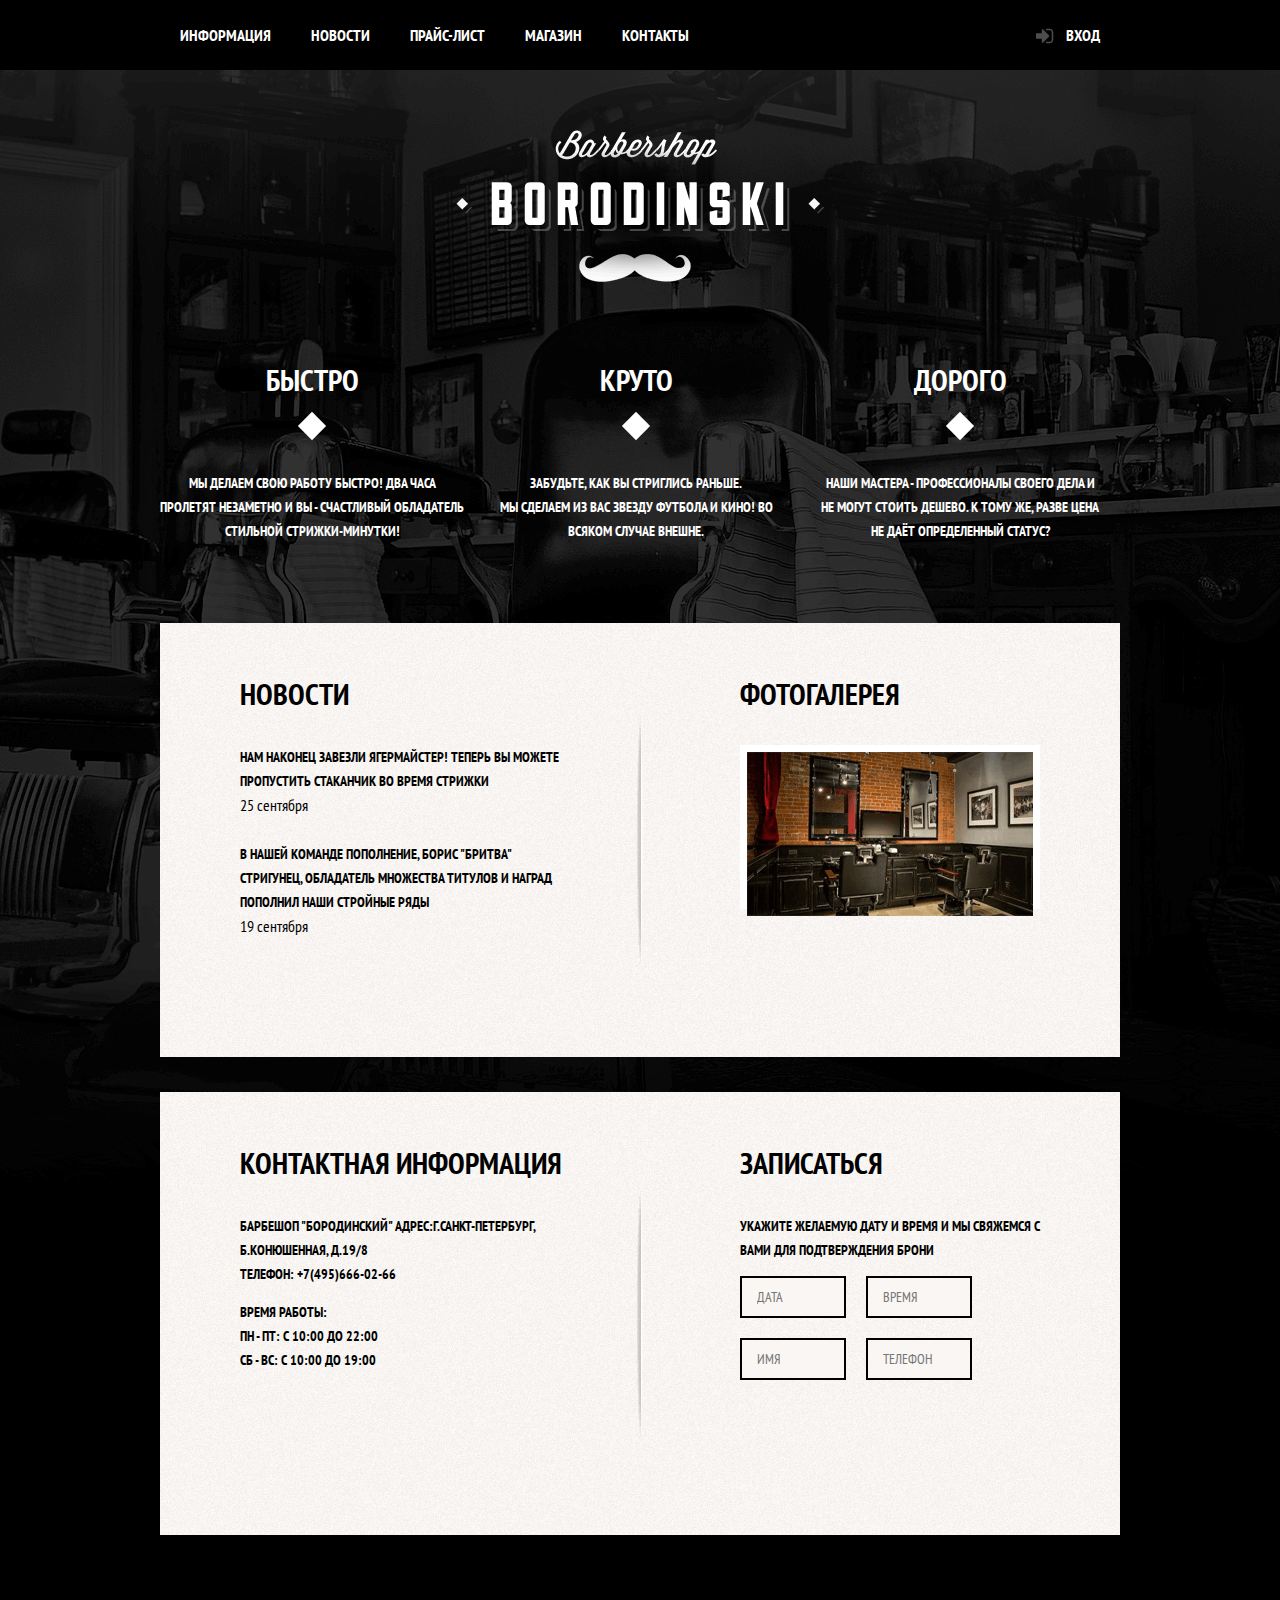
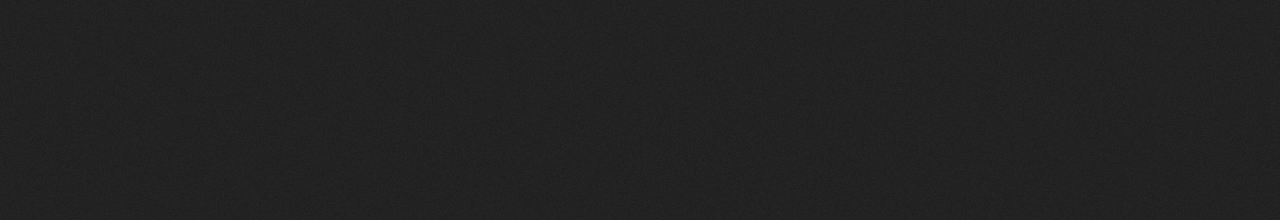
==== commit a91a8823: "edited" ====
--- a/barbershop/index.htm
+++ b/barbershop/index.htm
@@ -1,183 +1,258 @@
 ﻿<!DOCTYPE html>
 <html lang="ru">
-	<head>
-		<meta charset="utf-8">
-		<meta name="viewport" content="width=device-width, initial-scale=1.0">
-		<title>Барбершоп</title>
-		<link rel="stylesheet" href="https://necolas.github.io/normalize.css/8.0.0/normalize.css">
-		<link rel="stylesheet" href="css/style.min.css">
-		<link href="https://fonts.googleapis.com/css?family=PT+Sans+Narrow:400,700&amp;subset=cyrillic" rel="stylesheet">
-		<link href="https://unpkg.com/aos@2.3.1/dist/aos.css" rel="stylesheet">
-		<link rel="stylesheet" href="css/animate.min.css">
-	</head>
-	<body>
-		<header class="main-header">
-			<div class="container">
-				<span style="font-size:30px;cursor:pointer" class="burger" onclick="openNav()">&#9776;</span>
-				<nav class="navigation overlay-menu"> 
-					<a href="javascript:void(0)" class="closebtn" onclick="closeNav()">&#10006;</a>
-					<ul class="main-menu overlay-content">
-						<li><a href="index.htm">Информация</a></li>
-						<li><a href="#">Новости</a></li>
-						<li><a href="price.htm">Прайс-лист</a></li>
-						<li><a href="shop.htm">Магазин</a></li>
-						<li><a href="#">Контакты</a></li>
-					</ul>
-				</nav>
-				<div class="user-block">
-					<a href="#" class="login">Вход</a>
-				</div>	
-			</div>
-		</header>
-		<main class="container">
-			<div class="logo fadeIn animated slower">
-				<img src="./img/Logo.png" alt="Барбершоп">
-			</div>
-			<section class="features">
-				<div class="item-feature animated bounce">
-					<h2 class="feature-title">Быстро</h2>
-					<p>мы делаем свою работу быстро! два часа
-					пролетят незаметно и вы - счастливый обладатель 
-				стильной стрижки-минутки!</p>
-				</div>
-				<div class="item-feature animated bounce">
-					<h2  class="feature-title ">круто</h2>
-					<p>Забудьте, как вы стриглись раньше.<br>
-					Мы сделаем из вас звезду футбола и кино!
-				Во всяком случае внешне.</p>
-				</div>
-				<div class="item-feature animated bounce">
-					<h2 class="feature-title">дорого</h2>
-					<p>
-						Наши мастера - профессионалы своего дела и<br>
-						не могут стоить дешево. к тому же, разве цена<br>
-						не даёт определенный статус?
-					</p>
-				</div>		
-			</section>
-			<div class="content">
-				<div class="left-content">
-					<h2  class="content-title">Новости</h2>
-					<ul class="news">
-						<li>
-							<p>
-								Нам наконец завезли ягермайстер! Теперь вы
-								можете пропустить стаканчик во время стрижки
-							</p>
-							<time datetime="2018-01-18">25 сентября</time>
-						</li>
-						<li>
-							<p>
-								В нашей команде пополнение, Борис "бритва"<br>
-								Стригунец, обладатель множества титулов и наград
-								пополнил наши стройные ряды
+  <head>
+    <meta charset="utf-8" />
+    <meta name="viewport" content="width=device-width, initial-scale=1.0" />
+    <title>Барбершоп</title>
+    <link
+      rel="stylesheet"
+      href="https://necolas.github.io/normalize.css/8.0.0/normalize.css"
+    />
+    <link rel="stylesheet" href="css/style.min.css" />
+    <link
+      href="https://fonts.googleapis.com/css?family=PT+Sans+Narrow:400,700&amp;subset=cyrillic"
+      rel="stylesheet"
+    />
+    <link href="https://unpkg.com/aos@2.3.1/dist/aos.css" rel="stylesheet" />
+    <link rel="stylesheet" href="css/animate.min.css" />
+  </head>
+  <body>
+    <header class="main-header">
+      <div class="container">
+        <span
+          style="font-size:30px;cursor:pointer"
+          class="burger"
+          onclick="openNav()"
+          >&#9776;</span
+        >
+        <nav class="navigation overlay-menu">
+          <a href="javascript:void(0)" class="closebtn" onclick="closeNav()"
+            >&#10006;</a
+          >
+          <ul class="main-menu overlay-content">
+            <li><a href="index.htm">Информация</a></li>
+            <li><a href="#">Новости</a></li>
+            <li><a href="price.htm">Прайс-лист</a></li>
+            <li><a href="shop.htm">Магазин</a></li>
+            <li><a href="#">Контакты</a></li>
+          </ul>
+        </nav>
+        <div class="user-block">
+          <a href="#" class="login">Вход</a>
+        </div>
+      </div>
+    </header>
+    <main class="container">
+      <div class="logo fadeIn animated slower">
+        <img src="./img/Logo.png" alt="Барбершоп" />
+      </div>
+      <section class="features">
+        <div class="item-feature animated bounce">
+          <h2 class="feature-title">Быстро</h2>
+          <p>
+            мы делаем свою работу быстро! два часа пролетят незаметно и вы -
+            счастливый обладатель стильной стрижки-минутки!
+          </p>
+        </div>
+        <div class="item-feature animated bounce">
+          <h2 class="feature-title ">круто</h2>
+          <p>
+            Забудьте, как вы стриглись раньше.<br />
+            Мы сделаем из вас звезду футбола и кино! Во всяком случае внешне.
+          </p>
+        </div>
+        <div class="item-feature animated bounce">
+          <h2 class="feature-title">дорого</h2>
+          <p>
+            Наши мастера - профессионалы своего дела и<br />
+            не могут стоить дешево. к тому же, разве цена<br />
+            не даёт определенный статус?
+          </p>
+        </div>
+      </section>
+      <div class="content">
+        <div class="left-content">
+          <h2 class="content-title">Новости</h2>
+          <ul class="news">
+            <li>
+              <p>
+                Нам наконец завезли ягермайстер! Теперь вы можете пропустить
+                стаканчик во время стрижки
+              </p>
+              <time datetime="2018-01-18">25 сентября</time>
+            </li>
+            <li>
+              <p>
+                В нашей команде пополнение, Борис "бритва"<br />
+                Стригунец, обладатель множества титулов и наград пополнил наши
+                стройные ряды
+              </p>
+              <time datetime="2018-01-18">19 сентября</time>
+            </li>
+          </ul>
+          <a
+            href="#"
+            data-aos="zoom-in"
+            data-aos-offset="-100"
+            class="btn btn-news"
+            >Все новости</a
+          >
+        </div>
+        <div class="right-content">
+          <h2 class="content-title">Фотогалерея</h2>
+          <div class="gallery">
+            <figure class="gallery-content">
+              <img src="img/zal.png" alt="Галерея" />
+            </figure>
+            <button
+              data-aos="zoom-in"
+              data-aos-offset="-100"
+              class="btn btn-left"
+            >
+              Назад
+            </button>
+            <button
+              data-aos="zoom-in"
+              data-aos-offset="-100"
+              class="btn btn-right"
+            >
+              Вперед
+            </button>
+          </div>
+        </div>
+      </div>
+      <div class="content">
+        <div class="left-content">
+          <h2 class="content-title">Контактная информация</h2>
+          <p>
+            барбешоп "бородинский" адрес:г.Санкт-Петербург, Б.Конюшенная,
+            д.19/8<br />
+            телефон: +7(495)666-02-66
+          </p>
+          <p class="text-down">
+            Время работы:<br />
+            пн - пт: с 10:00 до 22:00<br />
+            сб - вс: с 10:00 до 19:00
+          </p>
+          <a
+            href="#"
+            data-aos="zoom-in"
+            data-aos-offset="-100"
+            class="btn fixed map-link"
+            >Как проехать</a
+          >
+          <a
+            href="#"
+            data-aos="zoom-in"
+            data-aos-offset="-100"
+            class="btn fixed"
+            >Обратная связь</a
+          >
+        </div>
+        <div class="right-content">
+          <h2 class="content-title">Записаться</h2>
+          <p>
+            укажите желаемую дату и время и мы свяжемся с вами для подтверждения
+            брони
+          </p>
+          <form action="#" method="post" class="sign">
+            <input type="text" name="date" value="" placeholder="дата" />
+            <input type="text" name="time" value="" placeholder="время" />
+            <input type="text" name="name" value="" placeholder="имя" />
+            <input type="tel" name="phone" value="" placeholder="телефон" />
+            <button
+              type="submit"
+              data-aos="zoom-in"
+              data-aos-offset="-100"
+              class="btn"
+            >
+              Отправить
+            </button>
+          </form>
+        </div>
+      </div>
+    </main>
+    <footer>
+      <div class="container">
+        <div class="footer-contacts" data-aos="zoom-in" data-aos-offset="-120">
+          <p>
+            БАРБЕРШОП "БОРОДИНСКИЙ"<br />
+            адрес: г.Санкт-Петербург, ул.Б.Конюшенная,Д.19/8<br />
+            Как нас найти?<br />
+            телефон: +7(495)666-02-66
+          </p>
+        </div>
+        <div class="footer-social " data-aos="zoom-in" data-aos-offset="-120">
+          <p>Давайте дружить!</p>
+          <a href="#" id="vk"></a>
+          <a href="#" id="face"></a>
+          <a href="#" id="tele"></a>
+        </div>
+        <div class="footer-copyright" data-aos="zoom-in" data-aos-offset="-120">
+          <p>Разработано:</p>
+          <a href="#" class="btn">htmlacademy.ru</a>
+        </div>
+      </div>
+    </footer>
+    <div class="pop-up">
+      <button type="button" class="close">close</button>
+      <h2>Личный кабинет</h2>
+      <p>Введите свой логин и пароль</p>
+      <form action="POST">
+        <input
+          type="text"
+          name="login"
+          placeholder="Логин"
+          class="icon-user"
+          required
+        />
+        <input
+          type="password"
+          name="password"
+          class="icon-lock"
+          placeholder="пароль"
+        />
+        <label class="checker">
+          <input type="checkbox" name="remember" />
+          <span class="indicator"></span>
+          Запомните меня
+        </label>
+        <a href="#">Я забыл пароль!</a>
+        <button class="btn-login" type="submit">Войти</button>
+      </form>
+    </div>
+    <div class="modal-map">
+      <iframe
+        src="https://www.google.com/maps/embed?pb=!1m14!1m12!1m3!1d1114.8945649858442!2d92.7864004998707!3d56.02232430713724!2m3!1f0!2f0!3f0!3m2!1i1024!2i768!4f13.1!5e0!3m2!1sen!2sru!4v1519658800955"
+        width="766"
+        height="561"
+        frameborder="0"
+        style="border:0"
+        allowfullscreen
+      >
+      </iframe>
+      <button class="close close-map"></button>
+    </div>
+    <div class="overlay"></div>
+    <script type="text/javascript" src="js/scripts.min.js"></script>
+    <script src="js/aos.js"></script>
+    <script>
+      AOS.init({
+        once: true
+      });
+    </script>
+    <script>
+      function openNav() {
+        document
+          .querySelector(".overlay-menu")
+          .classList.remove("collapse-menu");
+        document.querySelector(".overlay-menu").classList.add("full-menu");
+      }
 
-							</p>
-							<time datetime="2018-01-18">19 сентября</time>
-						</li>
-					</ul>
-					<a href="#" data-aos="zoom-in" data-aos-offset="-100" class="btn btn-news">Все новости</a>
-				</div>
-				<div class="right-content">
-					<h2 class="content-title">Фотогалерея</h2>
-					<div class="gallery">
-						<figure class="gallery-content">
-							<img src="img/zal.png" alt="Галерея">
-						</figure>
-						<button data-aos="zoom-in" data-aos-offset="-100" class="btn btn-left">Назад</button>
-						<button data-aos="zoom-in" data-aos-offset="-100" class="btn btn-right">Вперед</button>
-					</div>
-				</div>
-			</div>
-			<div class="content">
-				<div class="left-content">
-					<h2 class="content-title">Контактная информация</h2>
-					<p>барбешоп "бородинский"
-					адрес:г.Санкт-Петербург, Б.Конюшенная, д.19/8<br>
-				телефон: +7(495)666-02-66</p>
-					<p class="text-down">Время работы:<br>
-						пн - пт: с 10:00 до 22:00<br>
-						сб - вс: с 10:00 до 19:00
-					</p>
-					<a href="#" data-aos="zoom-in" data-aos-offset="-100" class="btn fixed map-link">Как проехать</a>
-					<a href="#" data-aos="zoom-in" data-aos-offset="-100" class="btn fixed">Обратная связь</a>
-				</div>
-				<div class="right-content">
-					<h2 class="content-title">Записаться</h2>
-					<p>укажите желаемую дату и время и мы свяжемся с вами для подтверждения брони</p>
-					<form action="#" method="post" class="sign">
-						<input type="text" name="date" value="" placeholder="дата">
-						<input type="text" name="time" value="" placeholder="время">
-						<input type="text" name="name" value="" placeholder="имя">
-						<input type="tel" name="phone" value="" placeholder="телефон">
-						<button type="submit" data-aos="zoom-in"  data-aos-offset="-100" class="btn">Отправить</button>
-					</form>
-				</div>
-			</div>
-		</main>	
-		<footer>
-			<div class="container">				
-				<div class="footer-contacts" data-aos="zoom-in" data-aos-offset="-120">
-					<p>
-						БАРБЕРШОП "БОРОДИНСКИЙ"<br>
-						адрес: г.Санкт-Петербург, 
-						ул.Б.Конюшенная,Д.19/8<br>
-						Как нас найти?<br>
-						телефон: +7(495)666-02-66
-					</p>
-				</div>
-				<div class="footer-social " data-aos="zoom-in" data-aos-offset="-120">
-					<p>Давайте дружить!</p>
-					<a href="#" id="vk"></a> 	
-					<a href="#" id="face"></a>
-					<a href="#" id="tele"></a>
-				</div>
-				<div class="footer-copyright" data-aos="zoom-in" data-aos-offset="-120">
-					<p>Разработано:</p>
-					<a href="#" class="btn">htmlacademy.ru</a>
-				</div>				
-			</div>
-		</footer>
-		<div class="pop-up">
-			<button type="button" class="close">close</button>
-			<h2>Личный кабинет</h2>
-			<p>Введите свой логин и пароль</p>
-			<form action="POST">
-				<input type="text" name="login" placeholder="Логин" class="icon-user" required>
-				<input type="password" name ="password" class="icon-lock" placeholder="пароль">
-				<label class="checker">
-					<input type="checkbox" name="remember">
-					<span class="indicator"></span>
-					Запомните меня	
-				</label>
-				<a href="#">Я забыл пароль!</a>
-				<button class="btn" type="submit">Войти</button>
-			</form>	
-		</div>
-		<div class="modal-map">
-			<iframe src="https://www.google.com/maps/embed?pb=!1m14!1m12!1m3!1d1114.8945649858442!2d92.7864004998707!3d56.02232430713724!2m3!1f0!2f0!3f0!3m2!1i1024!2i768!4f13.1!5e0!3m2!1sen!2sru!4v1519658800955" width="766" height="561" frameborder="0" style="border:0" allowfullscreen>
-			</iframe>
-			<button class="close close-map"></button>	
-		</div>
-		<div class="overlay">
-		</div>
-		<script type="text/javascript" src="js/scripts.min.js"></script>
-		<script src="js/aos.js"></script>
-		<script>
-			 AOS.init({
-				once: true
-			 });
-		</script>
-		<script>
-			function openNav() {
-				document.querySelector(".overlay-menu").classList.remove("collapse-menu");
-				document.querySelector(".overlay-menu").classList.add("full-menu");
-			}
-			
-			function closeNav() {
-				document.querySelector(".overlay-menu").classList.remove("full-menu");	
-				document.querySelector(".overlay-menu").classList.add("collapse-menu");
-			}
-		</script>
-	</body>
+      function closeNav() {
+        document.querySelector(".overlay-menu").classList.remove("full-menu");
+        document.querySelector(".overlay-menu").classList.add("collapse-menu");
+      }
+    </script>
+  </body>
 </html>
--- a/barbershop/css/style.min.css
+++ b/barbershop/css/style.min.css
@@ -1 +1 @@
-@-webkit-keyframes test{0%{-webkit-transform:translateY(-2000px);transform:translateY(-2000px)}70%{-webkit-transform:translateY(30px);transform:translateY(30px)}90%,to{-webkit-transform:translateY(0);transform:translateY(0)}}@keyframes test{0%{-webkit-transform:translateY(-2000px);transform:translateY(-2000px)}70%{-webkit-transform:translateY(30px);transform:translateY(30px)}90%,to{-webkit-transform:translateY(0);transform:translateY(0)}}@-webkit-keyframes shake{0%,to{-webkit-transform:translate(0);transform:translate(0)}10%,30%,50%,70%,90%{-webkit-transform:translate(-10px);transform:translate(-10px)}20%,40%,60%,80%{-webkit-transform:translate(10px);transform:translate(10px)}}@keyframes shake{0%,to{-webkit-transform:translate(0);transform:translate(0)}10%,30%,50%,70%,90%{-webkit-transform:translate(-10px);transform:translate(-10px)}20%,40%,60%,80%{-webkit-transform:translate(10px);transform:translate(10px)}}*{-webkit-box-sizing:border-box;box-sizing:border-box}body{font-family:"PT Sans Narrow","Arial",sans-serif;text-transform:uppercase;font-weight:700;line-height:24px;color:#fff;background:#000 url(../img/tint.png) no-repeat center top;margin:0}img{max-width:100%;height:auto}p{font-size:14px}header{background-color:#000;color:#fff}.main-header{min-height:70px;margin-bottom:60px}.main-header-price{min-height:70px;color:#fff}.bg{background:#fff url(../img/pattern.png)}.color{color:#000}.container{max-width:980px;padding:0 10px;margin:0 auto}.container::after{content:"";clear:both;display:table}.navigation{float:left;max-width:780px}.navigation-price{float:left;max-width:640px}.main-menu a{text-decoration:none;color:#fff;display:block;padding:25px 20px}.main-menu a:hover{background:#242424}.main-menu a:focus{background:#242424}.main-menu li{display:inline-block;font-size:16px;line-height:20px}.main-menu{margin:0;padding:0;list-style:none;font-size:0}.user-block{float:right;position:relative;max-width:140px}.login{display:block;padding:25px 20px 25px 50px;font-size:16px;line-height:20px;color:#fff;text-decoration:none}.login:hover{background-color:#242424}.login::before{content:"";position:absolute;width:18px;height:16px;top:28px;left:20px;background-color:red;background:url(../img/sprite.png) 0 -37px;opacity:.3}.login:hover::before{opacity:1}.logo{width:368px;height:204px;margin:0 auto 25px}.features{margin-bottom:80px}.features::after{content:"";clear:both;display:table}.item-feature{float:left;width:calc(95%/3);position:relative;margin-right:20px}.feature-title{position:relative;text-align:center;font-size:30px;line-height:42px;margin-bottom:35px;margin-top:0;padding-bottom:35px}.feature-title::after{content:"";position:absolute;bottom:0;left:50%;width:20px;height:20px;-webkit-transform:rotate(45deg);transform:rotate(45deg);margin-left:-10px;background-color:#fff}.item-feature p{text-align:center;font-size:14px;line-height:24px;margin-bottom:0}.text-down{margin-bottom:45px}.item-feature:last-child{margin-right:0}.content{padding:50px 80px;margin-bottom:35px;background:url(../img/border.png) no-repeat center,#f9f6f3 url(../img/pattern.png);color:#000}.content-title{margin:0 0 30px;font-size:30px;line-height:42px}.news li{margin-bottom:25px}.news time{text-transform:none;font-weight:400}.content-title p{margin:0 0 25px}.news{list-style:none;margin:0;padding:0 35px 0 0}.news p{margin-bottom:0}.btn{color:#fff;background:#000;cursor:pointer;border:0;outline:0;font-weight:700;font-size:14px;line-height:24px;font-family:"PT Sans Narrow","Arial",sans-serif;text-transform:uppercase;text-decoration:none;display:inline-block;padding:10px 33px;vertical-align:top;text-align:center;margin-right:16px}.btn:active,.btn:hover{background-color:#663d15}.btn:disabled{cursor:default;opacity:.5}.content:last-child{margin-bottom:0}.content::after{content:"";clear:both;display:table}.left-content{float:left;width:380px}.right-content{float:right;width:300px}.gallery{position:relative;height:260px}.gallery-content{height:164px;margin:0;border:7px solid #fff}.btn-news{width:140px;-webkit-box-sizing:border-box;box-sizing:border-box}.btn-left,.btn-right{position:absolute;bottom:0;width:140px}.btn-left{left:0}.btn-right{margin-right:0;right:0}.sign input{background-color:#f9f6f3;border:2px solid #000;outline:0;float:left;margin-bottom:20px;margin-right:20px;font-size:14px;line-height:24px;font-family:"PT Sans Narrow","Arial",sans-serif;color:#000;text-transform:uppercase;width:106px;padding:7px 15px}.sign input:nth-child(2n){margin-right:0}.sign input:nth-child(3),.sign input:nth-child(4){margin-bottom:35px}.sign button{width:100%;clear:both}.fixed{width:35%}.footer-contacts{float:left;width:30%;margin-right:80px;font-size:14px;line-height:24px;color:#fff;padding-top:60px;padding-bottom:40px;-webkit-box-sizing:border-box;box-sizing:border-box}a{padding:0}.footer-social{float:left;width:150px;margin-right:210px;padding:60px 0 40px;color:#fff;text-align:center}footer{margin-top:65px;background:#252525 url(../img/footer.png);color:#fff}.footer-copyright,.footer-social a{-webkit-box-sizing:border-box;box-sizing:border-box}.footer-copyright{color:#fff;float:left;max-width:180px;padding-top:60px;padding-bottom:40px}.footer-copyright p{margin:0 0 15px;text-align:center}.footer-copyright .btn{margin-right:0;width:140px;text-align:center;padding:15px}footer p{margin:0}.footer-social p{margin-bottom:15px}.footer-social a{display:inline-block;width:43px;height:43px;margin:0 2px}#vk{background:#000 url(../img/v.png) no-repeat center center}#face{background:#000 url(../img/f.png) no-repeat center center}#tele{background:#000 url(../img/tg.png) no-repeat center center}.top-part{margin-top:55px;margin-bottom:60px}.top-part h1{margin:0;font-size:30px;line-height:42px}.breadcrumbs-shop{position:relative;margin-top:25px}.leg-title{font-size:24px;line-height:36px;margin-bottom:30px}fieldset label:last-child{margin-bottom:45px}.check-block{padding:0;border:0}.check-block input{display:none}.check-block label,.general{display:block;position:relative;padding-left:45px;margin-bottom:18px}.check-block label{font-size:14px;line-height:20px}.radio-block{padding:0;border:0;line-height:20px}.general{cursor:pointer;-webkit-user-select:none;-moz-user-select:none;-ms-user-select:none;user-select:none}.general input{position:absolute;opacity:0;cursor:pointer}.checkmark{position:absolute;top:0;left:0;height:16px;width:16px;background-color:#fff;border-radius:50%;border:2px solid #000}.general input:checked~.checkmark{background-color:#fff}.checkmark:after{content:"";position:absolute;display:none}.general input:checked~.checkmark:after{display:block}.general .checkmark:after{top:50%;left:50%;width:8px;height:8px;-webkit-transform:translate(-50%,-50%);transform:translate(-50%,-50%);border-radius:50%;background:#000}.check-block input[type=checkbox]+.indicator{position:absolute;left:0;cursor:pointer;top:0;width:17px;height:17px;border:2px solid #000}.check-block input[type=checkbox]:checked+.indicator::after,.check-block input[type=checkbox]:checked+.indicator::before{content:"";position:absolute;top:45%;left:-4%;-webkit-transform:translate(-150%,-10%);transform:translate(-150%,-10%);width:15px;height:2px;background-color:#000}.check-block input[type=checkbox]:checked+.indicator::before{-webkit-transform:rotate(45deg);transform:rotate(45deg)}.check-block input[type=checkbox]:checked+.indicator::after{-webkit-transform:rotate(-45deg);transform:rotate(-45deg)}.breadcrumbs-price a,.breadcrumbs-shop a{display:inline-block;text-decoration:none;color:#000;font-size:14px;margin-right:38px}.breadcrumbs-shop::after,.breadcrumbs-shop::before{content:"";position:absolute;width:8px;height:8px;top:9px;left:65px;-webkit-transform:rotate(45deg);transform:rotate(45deg);background-color:#000}.breadcrumbs-shop::after{left:155px}.main-part{display:-webkit-box;display:-ms-flexbox;display:flex;-ms-flex-wrap:wrap;flex-wrap:wrap}.left-side{width:25%}.right-side{width:75%;display:-webkit-box;display:-ms-flexbox;display:flex;-ms-flex-wrap:wrap;flex-wrap:wrap;-webkit-box-pack:center;-ms-flex-pack:center;justify-content:center}.main-part::after,.right-side::after{content:"";display:table;clear:both}.shop-item{-webkit-box-sizing:border-box;box-sizing:border-box;width:215px;-webkit-box-shadow:1px 2px 24px -5px rgba(0,0,0,.75);box-shadow:1px 2px 24px -5px rgba(0,0,0,.75);margin-bottom:20px;background-color:#fff}.shop-item:nth-child(1n){margin-right:10px}.item-text{text-transform:none;line-height:18px;font-size:14px;padding:0 40px 0 0;text-align:left;margin:5px 0 15px 10px}.item-btn{color:#000;background:#e5e5e5;cursor:pointer;border:0;outline:0;font-weight:700;font-size:14px;line-height:24px;font-family:"PT Sans Narrow","Arial",sans-serif;text-transform:uppercase;text-decoration:none;display:inline-block;padding:10px 25px;vertical-align:top;text-align:center;margin-left:10px;margin-bottom:15px;margin-right:-4px}.btn-price{padding:10px 20px}.paginator{display:-webkit-box;display:-ms-flexbox;display:flex;width:100%;-webkit-box-pack:center;-ms-flex-pack:center;justify-content:center;margin-top:40px;min-height:30px}.btn-page{padding:10px 20px;margin-right:5px}.chose{background-color:#fff;color:#000}.def-page,.image-logo{width:140px;min-height:70px}.image-logo{position:relative;float:left;margin-right:20px;background:url(../img/Logo-menu.png) no-repeat center center}.def-page{display:block}.image-logo::after{content:"";clear:both;display:table}.content-price,.pop-up label{color:#000}.top-price{margin-top:55px}.top-price h1{font-size:30px;line-height:42px;margin:0 0 25px}.breadcrumbs-price{margin-bottom:55px;position:relative}.breadcrumbs-price::after,.service-item li::before{content:"";position:absolute;width:8px;height:8px;top:9px;left:65px;-webkit-transform:rotate(45deg);transform:rotate(45deg);background-color:#000}.breadcrumbs-price a:hover{text-decoration:underline}.top-price h2{margin:0;font-size:48px;line-height:1.2;text-align:center}.top-price{margin-bottom:60px}.pt-2::after,.service::after{content:"";display:table;clear:both}.service-item{float:left;width:calc(100%/2 - 18px);min-height:100px;-webkit-box-sizing:border-box;box-sizing:border-box;margin-bottom:50px}.service b{clear:both;display:block;width:100%;font-size:24px;text-transform:uppercase;margin-bottom:35px}.service-item p{font-size:14px;line-height:24px;text-align:left;padding-right:65px}.service-item ul{margin:0;padding:0}.service-item li{position:relative;font-size:14px;text-transform:uppercase;line-height:34px;list-style:none;padding-left:20px}.service-item li::before{left:2px;top:13px}.service-item table{border:2px solid #000;border-collapse:collapse}.service-item td,.service-item th,th{border:2px solid #000;width:50%;height:40px;text-align:center;-webkit-box-sizing:border-box;box-sizing:border-box}.service-item th{width:230px;text-align:left;padding-left:16px}.service-item:nth-child(1),.service-item:nth-child(4){margin-right:18px}.shop-footer{margin-top:0}.pop-up{display:none;position:absolute;top:0;left:50%;width:460px;padding:50px 80px;margin-left:-230px;-webkit-box-sizing:border-box;box-sizing:border-box;background-color:#f9f6f3;-webkit-box-shadow:2px 2px 13px 2px rgba(0,0,0,.75);box-shadow:2px 2px 13px 2px rgba(0,0,0,.75);-webkit-transform:translate(0);transform:translate(0)}.show-modal{display:block;-webkit-animation:test 1s;animation:test 1s}.modal-error{-webkit-animation:shake .6s;animation:shake .6s}.close{position:absolute;outline:0;border:0;background-color:transparent;font-size:0;cursor:pointer;width:22px;height:22px;top:0;right:-30px;color:#000}.close::after,.close::before{content:"";position:absolute;width:19px;height:3px;right:2px;top:10px;background-color:#d0d0d0;border-radius:1px}.close::before{-webkit-transform:rotate(45deg);transform:rotate(45deg)}.close::after{-webkit-transform:rotate(-45deg);transform:rotate(-45deg)}.close-map::after,.close-map::before{content:"";position:absolute;width:19px;height:3px;right:2px;top:0}.pop-up h2,.pop-up p{color:#000;margin:0 0 15px}.pop-up h2{padding:0;font-size:30px;line-height:32px}.pop-up p{font-size:14px;line-height:24px}.pop-up input[type=password],.pop-up input[type=text]{width:300px;-webkit-box-sizing:border-box;box-sizing:border-box;margin:0 0 10px;padding:10px 40px 10px 20px;background-color:#f9f6f3;font-size:14px;line-height:24px;font-weight:700;color:#000;font-family:"PT Sans Narrow","Arial",sans-serif;outline:0;border:2px solid #000}.pop-up input:focus{border-color:#663d15}.pop-up input[type=checkbox]{display:none}.icon-user{background:url(../img/user-icon.png) no-repeat 95%}.icon-lock{background:url(../img/lock.png) no-repeat 95%}.pop-up a{display:block;float:right;color:#000;margin-bottom:20px}.checker{position:relative;height:30px;padding-left:30px;cursor:pointer}.checker input[type=checkbox]+.indicator{position:absolute;left:0;top:-3px;width:17px;height:17px;border:2px solid #000}.checker input[type=checkbox]:checked+.indicator::after,.checker input[type=checkbox]:checked+.indicator::before{content:"";position:absolute;top:8px;left:1px;width:15px;height:2px;background-color:#000}.checker input[type=checkbox]:checked+.indicator::before{-webkit-transform:rotate(45deg);transform:rotate(45deg)}.checker input[type=checkbox]:checked+.indicator::after{-webkit-transform:rotate(-45deg);transform:rotate(-45deg)}.modal-map{display:none;position:fixed;top:50%;left:50%;z-index:30;width:70%;height:561px;-webkit-transform:translate(-50%,0);transform:translate(-50%,0);margin-top:-280px;background:#e9e5dc url(../img/map.png);border:7px solid #fff;-webkit-box-shadow:0 30px 50px rgba(0,0,0,.7);box-shadow:0 30px 50px rgba(0,0,0,.7)}.map-show{display:block}.overlay{display:none;position:fixed;top:0;left:0;z-index:10;width:100%;height:100%;background:rgba(0,0,0,.5)}.overlay-show{display:block}iframe{width:100%;height:100%}.burger{display:none;float:left;height:70px;line-height:70px}.closebtn{display:none;text-decoration:none;color:white}.closebtn:hover{color:white;text-decoration:none}@media only screen and (max-width:890px){.overlay-menu{height:100%;width:0;position:fixed;z-index:1;top:0;left:0;background-color:rgb(0,0,0);background-color:rgba(0,0,0,.9);overflow-x:hidden;-webkit-transition:0.5s;transition:0.5s}.full-menu{width:100%}.collapse-menu{width:0}.main-menu li{display:block}.burger,.closebtn{display:block}.overlay-content{position:relative;top:25%;width:100%;text-align:center;margin-top:30px}.navigation,.navigation-price{clear:left;max-width:100%}.image-logo{display:none}.overlay-menu .closebtn{position:absolute;top:20px;right:45px;font-size:35px}.item-feature{width:100%;margin-right:unset;margin-bottom:1.5em}.item-feature p{padding:0 15%;font-size:16px}p{font-size:16px}.left-content,.right-content{float:unset;margin:0 auto;max-width:300px;width:auto;margin-bottom:2em}.paginator .btn-page{margin-right:5px}.content{text-align:center;background:#f9f6f3 url(../img/pattern.png);padding:50px 0}.news{padding:0}.fixed{width:100%;margin-bottom:10px}.logo{max-width:368px;height:auto;width:auto}.sign input{width:100%;float:unset;margin-right:0}.footer-contacts,.footer-social,.footer-copyright{float:unset;max-width:unset;padding:20px 0;width:100%;text-align:center}.btn{margin-right:0}}@media only screen and (max-width:780px){.left-side{width:auto;margin:0 auto;margin-bottom:25px}.top-part{text-align:center}.breadcrumbs-shop::before,.breadcrumbs-shop::after{content:unset}.right-side{width:auto}.service-item{width:100%;text-align:center}.service-item ul{margin:0 auto;display:inline-block;text-align:left}}@media only screen and (max-width:560px){.pop-up{width:240px;padding:40px 15px;margin-left:-120px}.pop-up a{float:none;display:block;padding-left:30px}.pop-up input[type=password],.pop-up input[type=text]{width:100%}}+@-webkit-keyframes test{0%{-webkit-transform:translateY(-2000px);transform:translateY(-2000px)}70%{-webkit-transform:translateY(30px);transform:translateY(30px)}90%,to{-webkit-transform:translateY(0);transform:translateY(0)}}@keyframes test{0%{-webkit-transform:translate(-50%,-2000px);transform:translate(-50%,-2000px)}70%{-webkit-transform:translate(-50%,3px);transform:translate(-50%,3px)}90%,to{-webkit-transform:translate(-50%,0);transform:translate(-50%,0)}}@-webkit-keyframes shake{0%,to{-webkit-transform:translate(0);transform:translate(0)}10%,30%,50%,70%,90%{-webkit-transform:translate(-10px);transform:translate(-10px)}20%,40%,60%,80%{-webkit-transform:translate(10px);transform:translate(10px)}}@keyframes shake{0%,to{-webkit-transform:translate(0);transform:translate(0)}10%,30%,50%,70%,90%{-webkit-transform:translate(-10px);transform:translate(-10px)}20%,40%,60%,80%{-webkit-transform:translate(10px);transform:translate(10px)}}*{-webkit-box-sizing:border-box;box-sizing:border-box}body{font-family:"PT Sans Narrow","Arial",sans-serif;text-transform:uppercase;box-sizing:border-box;font-weight:700;line-height:24px;color:#fff;background:#000 url(../img/tint.png) no-repeat center top;margin:0}img{max-width:100%;height:auto}p{font-size:14px}header{background-color:#000;color:#fff}.main-header{min-height:70px;margin-bottom:60px}.main-header-price{min-height:70px;color:#fff}.bg{background:#fff url(../img/pattern.png)}.color{color:#000}.container{max-width:980px;padding:0 10px;margin:0 auto}.container::after{content:"";clear:both;display:table}.navigation{float:left;max-width:780px}.navigation-price{float:left;max-width:640px}.main-menu a{text-decoration:none;color:#fff;display:block;padding:25px 20px}.main-menu a:hover{background:#242424}.main-menu a:focus{background:#242424}.main-menu li{display:inline-block;font-size:16px;line-height:20px}.main-menu{margin:0;padding:0;list-style:none;font-size:0}.user-block{float:right;position:relative;max-width:140px}.login{display:block;padding:25px 20px 25px 50px;font-size:16px;line-height:20px;color:#fff;text-decoration:none}.login:hover{background-color:#242424}.login::before{content:"";position:absolute;width:18px;height:16px;top:28px;left:20px;background-color:red;background:url(../img/sprite.png) 0 -37px;opacity:.3}.login:hover::before{opacity:1}.logo{width:368px;height:204px;margin:0 auto 25px}.features{margin-bottom:80px}.features::after{content:"";clear:both;display:table}.item-feature{float:left;width:calc(95% / 3);position:relative;margin-right:20px}.feature-title{position:relative;text-align:center;font-size:30px;line-height:42px;margin-bottom:35px;margin-top:0;padding-bottom:35px}.feature-title::after{content:"";position:absolute;bottom:0;left:50%;width:20px;height:20px;-webkit-transform:rotate(45deg);transform:rotate(45deg);margin-left:-10px;background-color:#fff}.item-feature p{text-align:center;font-size:14px;line-height:24px;margin-bottom:0}.text-down{margin-bottom:45px}.item-feature:last-child{margin-right:0}.content{padding:50px 80px;margin-bottom:35px;background:url(../img/border.png) no-repeat center,#f9f6f3 url(../img/pattern.png);color:#000}.content-title{margin:0 0 30px;font-size:30px;line-height:42px}.news li{margin-bottom:25px}.news time{text-transform:none;font-weight:400}.content-title p{margin:0 0 25px}.news{list-style:none;margin:0;padding:0 35px 0 0}.news p{margin-bottom:0}.btn{color:#fff;background:#000;cursor:pointer;border:0;outline:0;font-weight:700;font-size:14px;line-height:24px;font-family:"PT Sans Narrow","Arial",sans-serif;text-transform:uppercase;text-decoration:none;display:inline-block;padding:10px 33px;vertical-align:top;text-align:center;margin-right:16px}.btn-login{color:#fff;background:#000;cursor:pointer;border:0;outline:0;font-weight:700;font-size:14px;line-height:24px;font-family:"PT Sans Narrow","Arial",sans-serif;text-transform:uppercase;text-decoration:none;display:block;padding:10px 33px;text-align:center;margin-right:16px}.btn:active,.btn:hover{background-color:#663d15}.btn:disabled{cursor:default;opacity:.5}.content:last-child{margin-bottom:0}.content::after{content:"";clear:both;display:table}.left-content{float:left;width:380px}.right-content{float:right;width:300px}.gallery{position:relative;height:260px}.gallery-content{height:164px;margin:0;border:7px solid #fff}.btn-news{width:140px;-webkit-box-sizing:border-box;box-sizing:border-box}.btn-left,.btn-right{position:absolute;bottom:0;width:140px}.btn-left{left:0}.btn-right{margin-right:0;right:0}.sign input{background-color:#f9f6f3;border:2px solid #000;outline:0;float:left;margin-bottom:20px;margin-right:20px;font-size:14px;line-height:24px;font-family:"PT Sans Narrow","Arial",sans-serif;color:#000;text-transform:uppercase;width:106px;padding:7px 15px}.sign input:nth-child(2n){margin-right:0}.sign input:nth-child(3),.sign input:nth-child(4){margin-bottom:35px}.sign button{width:100%;clear:both}.fixed{width:35%}.footer-contacts{float:left;width:30%;margin-right:80px;font-size:14px;line-height:24px;color:#fff;padding-top:60px;padding-bottom:40px;-webkit-box-sizing:border-box;box-sizing:border-box}a{padding:0}.footer-social{float:left;width:150px;margin-right:210px;padding:60px 0 40px;color:#fff;text-align:center}footer{margin-top:65px;background:#252525 url(../img/footer.png);color:#fff}.footer-copyright,.footer-social a{-webkit-box-sizing:border-box;box-sizing:border-box}.footer-copyright{color:#fff;float:left;max-width:180px;padding-top:60px;padding-bottom:40px}.footer-copyright p{margin:0 0 15px;text-align:center}.footer-copyright .btn{margin-right:0;width:140px;text-align:center;padding:15px}footer p{margin:0}.footer-social p{margin-bottom:15px}.footer-social a{display:inline-block;width:43px;height:43px;margin:0 2px}#vk{background:#000 url(../img/v.png) no-repeat center center}#face{background:#000 url(../img/f.png) no-repeat center center}#tele{background:#000 url(../img/tg.png) no-repeat center center}.top-part{margin-top:55px;margin-bottom:60px}.top-part h1{margin:0;font-size:30px;line-height:42px}.breadcrumbs-shop{position:relative;margin-top:25px}.leg-title{font-size:24px;line-height:36px;margin-bottom:30px}fieldset label:last-child{margin-bottom:45px}.check-block{padding:0;border:0}.check-block input{display:none}.check-block label,.general{display:block;position:relative;padding-left:45px;margin-bottom:18px}.check-block label{font-size:14px;line-height:20px}.radio-block{padding:0;border:0;line-height:20px}.general{cursor:pointer;-webkit-user-select:none;-moz-user-select:none;-ms-user-select:none;user-select:none}.general input{position:absolute;opacity:0;cursor:pointer}.checkmark{position:absolute;top:0;left:0;height:16px;width:16px;background-color:#fff;border-radius:50%;border:2px solid #000}.general input:checked~.checkmark{background-color:#fff}.checkmark:after{content:"";position:absolute;display:none}.general input:checked~.checkmark:after{display:block}.general .checkmark:after{top:50%;left:50%;width:8px;height:8px;-webkit-transform:translate(-50%,-50%);transform:translate(-50%,-50%);border-radius:50%;background:#000}.check-block input[type="checkbox"] + .indicator{position:absolute;left:0;cursor:pointer;top:0;width:17px;height:17px;border:2px solid #000}.check-block input[type="checkbox"]:checked + .indicator::after,.check-block input[type="checkbox"]:checked + .indicator::before{content:"";position:absolute;top:45%;left:-4%;-webkit-transform:translate(-150%,-10%);transform:translate(-150%,-10%);width:15px;height:2px;background-color:#000}.check-block input[type="checkbox"]:checked + .indicator::before{-webkit-transform:rotate(45deg);transform:rotate(45deg)}.check-block input[type="checkbox"]:checked + .indicator::after{-webkit-transform:rotate(-45deg);transform:rotate(-45deg)}.breadcrumbs-price a,.breadcrumbs-shop a{display:inline-block;text-decoration:none;color:#000;font-size:14px;margin-right:38px}.breadcrumbs-shop::after,.breadcrumbs-shop::before{content:"";position:absolute;width:8px;height:8px;top:9px;left:65px;-webkit-transform:rotate(45deg);transform:rotate(45deg);background-color:#000}.breadcrumbs-shop::after{left:155px}.main-part{display:-webkit-box;display:-ms-flexbox;display:flex;-ms-flex-wrap:wrap;flex-wrap:wrap}.left-side{width:25%}.right-side{width:75%;display:-webkit-box;display:-ms-flexbox;display:flex;-ms-flex-wrap:wrap;flex-wrap:wrap;-webkit-box-pack:center;-ms-flex-pack:center;justify-content:center}.main-part::after,.right-side::after{content:"";display:table;clear:both}.shop-item{-webkit-box-sizing:border-box;box-sizing:border-box;width:215px;-webkit-box-shadow:1px 2px 24px -5px rgba(0,0,0,.75);box-shadow:1px 2px 24px -5px rgba(0,0,0,.75);margin-bottom:20px;background-color:#fff}.shop-item:nth-child(1n){margin-right:10px}.item-text{text-transform:none;line-height:18px;font-size:14px;padding:0 40px 0 0;text-align:left;margin:5px 0 15px 10px}.item-btn{color:#000;background:#e5e5e5;cursor:pointer;border:0;outline:0;font-weight:700;font-size:14px;line-height:24px;font-family:"PT Sans Narrow","Arial",sans-serif;text-transform:uppercase;text-decoration:none;display:inline-block;padding:10px 25px;vertical-align:top;text-align:center;margin-left:10px;margin-bottom:15px;margin-right:-4px}.btn-price{padding:10px 20px}.paginator{display:-webkit-box;display:-ms-flexbox;display:flex;width:100%;-webkit-box-pack:center;-ms-flex-pack:center;justify-content:center;margin-top:40px;min-height:30px}.btn-page{padding:10px 20px;margin-right:5px}.chose{background-color:#fff;color:#000}.def-page,.image-logo{width:140px;min-height:70px}.image-logo{position:relative;float:left;margin-right:20px;background:url(../img/Logo-menu.png) no-repeat center center}.def-page{display:block}.image-logo::after{content:"";clear:both;display:table}.content-price,.pop-up label{color:#000}.top-price{margin-top:55px}.top-price h1{font-size:30px;line-height:42px;margin:0 0 25px}.breadcrumbs-price{margin-bottom:55px;position:relative}.breadcrumbs-price::after,.service-item li::before{content:"";position:absolute;width:8px;height:8px;top:9px;left:65px;-webkit-transform:rotate(45deg);transform:rotate(45deg);background-color:#000}.breadcrumbs-price a:hover{text-decoration:underline}.top-price h2{margin:0;font-size:48px;line-height:1.2;text-align:center}.top-price{margin-bottom:60px}.pt-2::after,.service::after{content:"";display:table;clear:both}.service-item{float:left;width:calc(100% / 2 - 18px);min-height:100px;-webkit-box-sizing:border-box;box-sizing:border-box;margin-bottom:50px}.service b{clear:both;display:block;width:100%;font-size:24px;text-transform:uppercase;margin-bottom:35px}.service-item p{font-size:14px;line-height:24px;text-align:left;padding-right:65px}.service-item ul{margin:0;padding:0}.service-item li{position:relative;font-size:14px;text-transform:uppercase;line-height:34px;list-style:none;padding-left:20px}.service-item li::before{left:2px;top:13px}.service-item table{border:2px solid #000;border-collapse:collapse}.service-item td,.service-item th,th{border:2px solid #000;width:50%;height:40px;text-align:center;-webkit-box-sizing:border-box;box-sizing:border-box}.service-item th{width:230px;text-align:left;padding-left:16px}.service-item:nth-child(1),.service-item:nth-child(4){margin-right:18px}.shop-footer{margin-top:0}.pop-up{display:none;position:absolute;top:0;left:50%;width:50%;min-width:420px;padding:50px 80px;-webkit-box-sizing:border-box;box-sizing:border-box;background-color:#f9f6f3;-webkit-box-shadow:2px 2px 13px 2px rgba(0,0,0,.75);box-shadow:2px 2px 13px 2px rgba(0,0,0,.75);-webkit-transform:translate(0);transform:translateX(-50%)}.show-modal{display:block;-webkit-animation:test 1s;animation:test 1s}.modal-error{-webkit-animation:shake 0.6s;animation:shake 0.6s}.close{position:absolute;outline:0;border:0;background-color:transparent;font-size:0;cursor:pointer;width:22px;height:22px;top:2px;right:2px;color:#000}.close::after,.close::before{content:"";position:absolute;width:19px;height:3px;right:2px;top:10px;background-color:black;border-radius:1px}.close::before{-webkit-transform:rotate(45deg);transform:rotate(45deg)}.close::after{-webkit-transform:rotate(-45deg);transform:rotate(-45deg)}.close-map::after,.close-map::before{content:"";position:absolute;width:19px;height:3px;right:2px;top:0}.pop-up h2,.pop-up p{color:#000;margin:0 0 15px}.pop-up h2{padding:0;font-size:30px;line-height:32px}.pop-up p{font-size:14px;line-height:24px}.pop-up input[type="password"],.pop-up input[type="text"]{width:100%;-webkit-box-sizing:border-box;box-sizing:border-box;margin:0 0 10px;padding:10px 40px 10px 20px;background-color:#f9f6f3;font-size:14px;line-height:24px;font-weight:700;color:#000;font-family:"PT Sans Narrow","Arial",sans-serif;outline:0;border:2px solid #000}.pop-up input:focus{border-color:#663d15}.pop-up input[type="checkbox"]{display:none}.icon-user{background:url(../img/user-icon.png) no-repeat 95%}.icon-lock{background:url(../img/lock.png) no-repeat 95%}.pop-up a{display:block;float:right;color:#000;margin-bottom:20px}.checker{position:relative;height:30px;padding-left:30px;cursor:pointer}.checker input[type="checkbox"] + .indicator{position:absolute;left:0;top:-3px;width:17px;height:17px;border:2px solid #000}.checker input[type="checkbox"]:checked + .indicator::after,.checker input[type="checkbox"]:checked + .indicator::before{content:"";position:absolute;top:8px;left:1px;width:15px;height:2px;background-color:#000}.checker input[type="checkbox"]:checked + .indicator::before{-webkit-transform:rotate(45deg);transform:rotate(45deg)}.checker input[type="checkbox"]:checked + .indicator::after{-webkit-transform:rotate(-45deg);transform:rotate(-45deg)}.modal-map{display:none;position:fixed;top:50%;left:50%;z-index:30;width:70%;height:561px;-webkit-transform:translate(-50%,0);transform:translate(-50%,0);margin-top:-280px;background:#e9e5dc url(../img/map.png);border:7px solid #fff;-webkit-box-shadow:0 30px 50px rgba(0,0,0,.7);box-shadow:0 30px 50px rgba(0,0,0,.7)}.map-show{display:block}.overlay{display:none;position:fixed;top:0;left:0;z-index:10;width:100%;height:100%;background:rgba(0,0,0,.5)}.overlay-show{display:block}iframe{width:100%;height:100%}.burger{display:none;float:left;height:70px;line-height:70px}.closebtn{display:none;text-decoration:none;color:white}.closebtn:hover{color:white;text-decoration:none}@media only screen and (max-width:890px){.overlay-menu{height:100%;width:0;position:fixed;z-index:1;top:0;left:0;background-color:rgb(0,0,0);background-color:rgba(0,0,0,.9);overflow-x:hidden;-webkit-transition:0.5s;transition:0.5s}.full-menu{width:100%}.collapse-menu{width:0}.main-menu li{display:block}.burger,.closebtn{display:block}.overlay-content{position:relative;top:25%;width:100%;text-align:center;margin-top:30px}.navigation,.navigation-price{clear:left;max-width:100%}.image-logo{display:none}.overlay-menu .closebtn{position:absolute;top:20px;right:45px;font-size:35px}.item-feature{width:100%;margin-right:unset;margin-bottom:1.5em}.item-feature p{padding:0 15%;font-size:16px}p{font-size:16px}.left-content,.right-content{float:unset;margin:0 auto;max-width:300px;width:auto;margin-bottom:2em}.paginator .btn-page{margin-right:5px}.content{text-align:center;background:#f9f6f3 url(../img/pattern.png);padding:50px 0}.news{padding:0}.fixed{width:100%;margin-bottom:10px}.logo{max-width:368px;height:auto;width:auto}.sign input{width:100%;float:unset;margin-right:0}.footer-contacts,.footer-social,.footer-copyright{float:unset;max-width:unset;padding:20px 0;width:100%;text-align:center}.btn{margin-right:0}}@media only screen and (max-width:780px){.left-side{width:auto;margin:0 auto;margin-bottom:25px}.top-part{text-align:center}.breadcrumbs-shop::before,.breadcrumbs-shop::after{content:unset}.right-side{width:auto}.service-item{width:100%;text-align:center}.service-item ul{margin:0 auto;display:inline-block;text-align:left}}@media only screen and (max-width:560px){.pop-up{width:100%;padding:40px 15px;min-width:unset}.pop-up a{float:none;display:block;padding-left:30px}.pop-up input[type="password"],.pop-up input[type="text"]{width:100%}}